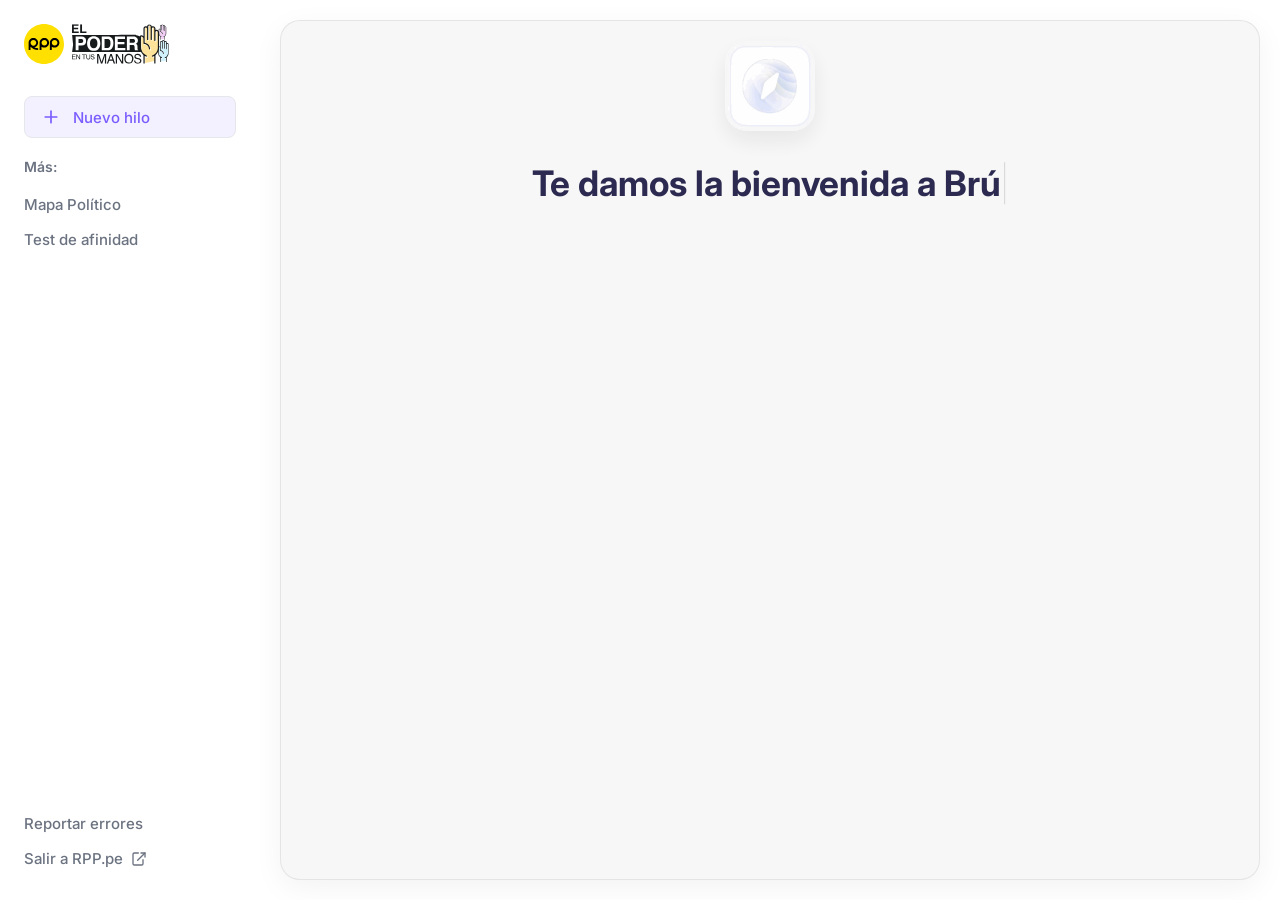
==== index.html @ ece25982 "Ajustes en el header ,óvil, con nuevo botón para nuevo hilo y logos más pequeños." ====
<!DOCTYPE html>
<html lang="es">
<head>
    <meta charset="UTF-8">
    <meta name="viewport" content="width=device-width, initial-scale=1.0">
    <title>Brújula Electoral - Tu Guía Electoral para el 2026 | RPP</title>
    <meta name="description" content="Resuelve todas tus inquietudes sobre el proceso electoral del 2026 en Perú con Brújula Electoral, el asistente virtual con información verificada de RPP.">
    <link rel="stylesheet" href="css//style.css">
    <link rel="preconnect" href="https://fonts.googleapis.com">
    <link rel="preconnect" href="https://fonts.gstatic.com" crossorigin>
    <link href="https://fonts.googleapis.com/css2?family=Inter:wght@400;500;600;700&display=swap" rel="stylesheet">
</head>
<body>

    <div class="app-container">
        <!-- Sidebar -->
        <aside class="sidebar">
            <div class="sidebar-header"><img src="images/logo_rpp.svg" alt="Logo RPP" class="logo-rpp"> <img src="images/logo_elpoderentusmanos.svg" alt="El Poder en tus Manos" class="logo-epetm"></div>
            <nav class="sidebar-nav"><a href="#" id="new-thread-btn" class="nav-button nuevo-hilo"><svg xmlns="http://www.w3.org/2000/svg" width="20" height="20" viewBox="0 0 24 24" fill="none" stroke="currentColor" stroke-width="2" stroke-linecap="round" stroke-linejoin="round"><path d="M12 5v14"></path><path d="M5 12h14"></path></svg> Nuevo hilo </a></nav>
            <div class="mas-section" style="padding: 20px 0;">
                <p class="mas-title">Más:</p>
                <a href="#" class="footer-link">Mapa Político</a>
                <a href="#" class="footer-link">Test de afinidad</a>
            </div>
            <div class="sidebar-footer"><a href="#" class="footer-link report-error-link-mobile">Reportar errores</a>
                <a href="#" class="footer-link exit-link"> Salir a RPP.pe <svg xmlns="http://www.w3.org/2000/svg" width="16" height="16" viewBox="0 0 24 24" fill="none" stroke="currentColor" stroke-width="2" stroke-linecap="round" stroke-linejoin="round"><path d="M18 13v6a2 2 0 0 1-2 2H5a2 2 0 0 1-2-2V5a2 2 0 0 1 2-2h6"></path><polyline points="15 3 21 3 21 9"></polyline><line x1="10" y1="14" x2="21" y2="3"></line></svg> </a>
            </div>
        </aside>
        
        <!-- Mobile Header -->
        <header class="mobile-header">
            <button class="menu-toggle" id="menu-toggle" aria-label="Abrir menú">
                <span class="bar"></span>
                <span class="bar"></span>
                <span class="bar"></span>
            </button>
            <div class="mobile-logos"><img src="images/logo_rpp.svg" alt="Logo RPP" class="logo-rpp"> <img src="images/logo_elpoderentusmanos.svg" alt="El Poder en tus Manos" class="logo-epetm"></div>
            <a href="#" id="mobile-new-thread-btn" class="nav-button nuevo-hilo-compact hidden">
                <svg xmlns="http://www.w3.org/2000/svg" width="20" height="20" viewBox="0 0 24 24" fill="none" stroke="currentColor" stroke-width="2" stroke-linecap="round" stroke-linejoin="round"><path d="M12 5v14"></path><path d="M5 12h14"></path></svg>
            </a>
        </header>
        
        <div class="main-content-wrapper">
            <main class="main-content">
                <!-- VISTA INICIAL (BIENVENIDA) -->
                <div id="welcome-view" class="chat-interface">
                    <div class="logo-brujula fade-in-item"><img src="images/logo_brujula_electoral_ani.gif" alt="Logo Brújula Electoral"></div>
                    <h1 id="welcome-heading">Te damos la bienvenida a Brújula Electoral,<br>Tu guía electoral para el 2026. Pregunta lo que necesites.</h1>
                    <div class="search-container fade-in-item">
                        <textarea id="prompt-textarea" placeholder="Pregunta cualquier tema" rows="1" aria-label="Pregunta cualquier tema"></textarea>
                        <button class="send-button" aria-label="Enviar pregunta"><svg xmlns="http://www.w3.org/2000/svg" width="20" height="20" viewBox="0 0 24 24" fill="none" stroke="currentColor" stroke-width="3" stroke-linecap="round" stroke-linejoin="round"><path d="M12 19V5"/><path d="M5 12l7-7 7 7"/></svg></button>
                    </div>
                    <div class="rpp-disclaimer fade-in-item">
                        <p>Con información verificada de RPP.</p>
                        <svg xmlns="http://www.w3.org/2000/svg" width="16" height="16" fill="currentColor" viewBox="0 0 16 16"><path d="M16 8A8 8 0 1 1 0 8a8 8 0 0 1 16 0zM12.03 5.97a.75.75 0 0 0-1.08.022L7.477 9.417 5.384 7.323a.75.75 0 0 0-1.06 1.06L6.97 11.03a.75.75 0 0 0 1.079-.02l3.992-4.99a.75.75 0 0 0-.01-1.05z"/></svg>
                    </div>
                    <p class="suggestion-title fade-in-item">O EMPIEZA CON ALGUNA DE ESTAS CONSULTAS:</p>
                    <div class="suggestions-grid fade-in-item">
                        <a href="#" class="suggestion-card" data-question="¿Cómo saber si soy miembro de mesa?"><span>¿Cómo saber si soy miembro de mesa?</span></a>
                        <a href="#" class="suggestion-card" data-question="¿Mi DNI vencido es válido para votar?"><span>¿Mi DNI vencido es válido para votar?</span></a>
                        <a href="#" class="suggestion-card" data-question="¿Cómo saber donde es mi local de votación?"><span>¿Cómo saber donde es mi local de votación?</span></a>
                        <a href="#" class="suggestion-card" data-question="¿Qué pasa si mi voto es nulo o inválido?"><span>¿Qué pasa si mi voto es nulo o inválido?</span></a>
                        <a href="#" class="suggestion-card" data-question="¿El voto en blanco influye en la segunda vuelta?"><span>¿El voto en blanco influye en la segunda vuelta?</span></a>
                        <a href="#" class="suggestion-card" data-question="¿Cómo puedo verificar si un candidato tiene antecedentes penales?"><span>¿Cómo puedo verificar si un candidato tiene antecedentes penales?</span></a>
                    </div>
                    <div class="sponsor-section fade-in-item">
                        <p class="sponsor-text">Con el apoyo de:</p>
                        <img src="images/logo_marca.png" alt="Logo del patrocinador" class="sponsor-logo">
                    </div>
                </div>

                <!-- VISTA DE CONVERSACIÓN (OCULTA POR DEFECTO) -->
                <div id="chat-flow-container" class="hidden">
                    <div class="chat-log">
                        <!-- Chat se inyecta aquí -->
                    </div>
                    <div class="sticky-input-wrapper">
                        <div class="search-container" id="chat-search-container">
                            <textarea id="chat-textarea" placeholder="Escribe tu pregunta aquí" rows="1" aria-label="Escribe tu pregunta aquí" maxlength="500"></textarea>
                            <button class="send-button" aria-label="Enviar pregunta"><svg xmlns="http://www.w3.org/2000/svg" width="20" height="20" viewBox="0 0 24 24" fill="none" stroke="currentColor" stroke-width="3" stroke-linecap="round" stroke-linejoin="round"><path d="M12 19V5"/><path d="M5 12l7-7 7 7"/></svg></button>
                        </div>
                        <div class="rpp-disclaimer">
                            <p>Con información verificada de RPP.</p>
                            <svg xmlns="http://www.w3.org/2000/svg" width="16" height="16" fill="currentColor" viewBox="0 0 16 16"><path d="M16 8A8 8 0 1 1 0 8a8 8 0 0 1 16 0zM12.03 5.97a.75.75 0 0 0-1.08.022L7.477 9.417 5.384 7.323a.75.75 0 0 0-1.06 1.06L6.97 11.03a.75.75 0 0 0 1.079-.02l3.992-4.99a.75.75 0 0 0-.01-1.05z"/></svg>
                        </div>
                    </div>
                </div>
            </main>
        </div>
    </div>

    <div class="overlay"></div>
    <script src="js/script.js"></script>
</body>
</html>
---- css/style.css ----
:root {
    --bg-color: #f7f7ff;
    --content-bg: #fff;
    --card-bg: #ffffff;
    --chat-bg: #f7f7f7;
    --primary-purple: #7a5cff;
    --primary-purple-dark: #6a48f2;
    --light-purple: #f3f0ff;
    --text-dark: #1e1e1e;
    --text-light: #6b7280;
    --text-suggestion: #2c2a50;
    --border-color: #e5e7eb;
    --success-color: #1AA99D;
    --font-family: 'Inter', sans-serif;
    --shadow: 0 4px 15px rgba(0, 0, 0, 0.05);
    --shadow-hover: 0 6px 20px rgba(0, 0, 0, 0.08);
    --transition-fast: all 0.2s ease-in-out;
}

* { margin: 0; padding: 0; box-sizing: border-box; }
body { font-family: var(--font-family); background-color: var(--content-bg); color: var(--text-dark); -webkit-font-smoothing: antialiased; -moz-osx-font-smoothing: grayscale; }
.app-container { display: flex; min-height: 100vh; }
.hidden { display: none !important; }

/* --- Keyframes --- */
@keyframes dot-pulse{0%,80%,100%{transform:scale(0)}40%{transform:scale(1)}}
@keyframes pulse-glow {
    0% { transform: scale(1); box-shadow: 0 0 0 0 rgba(122, 92, 255, 0.7); }
    50% { transform: scale(1.03); }
    70% { box-shadow: 0 0 0 15px rgba(122, 92, 255, 0); }
    100% { transform: scale(1); box-shadow: 0 0 0 0 rgba(122, 92, 255, 0); }
}
@keyframes blink { 50% { opacity: 0; } }

/* --- Sidebar, Header, etc. --- */
.sidebar{width:260px;background-color:var(--card-bg);padding:24px;display:flex;flex-direction:column;transition:var(--transition-fast)}.sidebar-header{display:flex;align-items:center;gap:8px;margin-bottom:32px}.logo-rpp{height:40px}.logo-epetm{height:40px}.sidebar-nav{display:flex;flex-direction:column;gap:12px}.nav-button{display:flex;align-items:center;gap:12px;padding:10px 16px;border-radius:8px;text-decoration:none;font-weight:500;font-size:15px;transition:var(--transition-fast)}.nav-button.nuevo-hilo{background-color:var(--light-purple);color:var(--primary-purple);border:1px solid var(--border-color)}.nav-button.iniciar-sesion{background-color:transparent;color:var(--text-dark);border:1px solid transparent}.sidebar-footer{margin-top:auto}.mas-title{font-size:14px;font-weight:600;color:var(--text-light);margin-bottom:12px}.footer-link{display:flex;align-items:center;gap:8px;text-decoration:none;color:var(--text-light);padding:8px 0;font-size:15px;font-weight:500;transition:color .2s ease}.mobile-header{display:none}
.overlay{position:fixed;top:0;left:0;width:100%;height:100%;background-color:rgba(0,0,0,.5);z-index:999;opacity:0;visibility:hidden;transition:opacity .3s ease,visibility .3s ease}.overlay.visible{opacity:1;visibility:visible}.body-no-scroll{overflow:hidden}
.main-content-wrapper { flex-grow: 1; display: flex; flex-direction: column; padding: 20px; max-height: 100vh; overflow: hidden; }
.main-content { flex-grow: 1; display: flex; flex-direction: column; background-color: var(--chat-bg); border-radius: 20px; box-shadow: 0 8px 30px rgba(0,0,0,0.05); position: relative; overflow-y: auto; border: solid 1px #e1e1e1cc; }
#welcome-view { padding: 20px; text-align: center; }
.logo-brujula img { opacity:.9; width:90px; height:90px; border-radius:22px; margin: 0 auto 24px; box-shadow:0 10px 25px rgba(0,0,0,.08); }
h1#welcome-heading { color: #2c2a50; font-size: clamp(1.6rem, 4vw, 2.2rem); font-weight: 700; line-height: 1.4; margin-bottom: 32px; min-height: 120px; }
h1#welcome-heading::after { content: '|'; animation: blink 1s step-end infinite; font-weight: 100; color: #ccc; }
h1#welcome-heading.animation-complete::after { content: ''; }
.fade-in-item { opacity: 0; transform: translateY(20px); transition: opacity 0.5s ease, transform 0.5s ease; }
.fade-in-item.visible { opacity: 1; transform: translateY(0); }
#welcome-view .logo-brujula { transition-delay: 0s; }
#welcome-view .search-container-wrapper { transition-delay: 0.1s; }
#welcome-view .rpp-disclaimer { transition-delay: 0.2s; }
#welcome-view .suggestion-title { transition-delay: 0.3s; }
#welcome-view .suggestions-grid { transition-delay: 0.4s; }
.suggestion-title { font-size:.8rem; font-weight:600; color:var(--text-light); letter-spacing:.5px; margin:40px 0 20px; }
.suggestions-grid { display: grid; gap: 16px; grid-template-columns: repeat(3, 1fr); max-width: 900px; margin: 0 auto; }
.suggestion-card { display:flex; padding:16px; border:1px solid var(--border-color); border-radius:12px; font-weight:600; text-decoration:none; color:var(--text-dark); text-align:left; align-items:center; justify-content:space-between; box-shadow:var(--shadow); transition:var(--transition-fast); background-color: var(--content-bg); cursor: pointer; }
.suggestion-card:hover { transform: translateY(-5px); box-shadow: var(--shadow-hover); border-color: #d1c4ff; }
.suggestion-card span { flex-grow: 1; padding-right: 8px; }

/* --- Componente de Búsqueda y Disclaimer --- */
.search-container-wrapper { position: relative; max-width: 900px; margin: 0 auto; }
.search-container { display: flex; align-items: center; gap: 8px; width: 100%; max-width: 900px; margin: 0 auto; padding: 8px 8px 8px 24px; border-radius: 28px; border: 1px solid var(--border-color); background-color: #fff; box-shadow: var(--shadow); }
.search-container:focus-within { border-color: var(--primary-purple); box-shadow: 0 0 0 3px var(--light-purple); }
.search-container textarea { flex-grow: 1; border: none; background-color: transparent; box-shadow: none; padding: 0; margin: 0; font-size: 1rem; font-family: var(--font-family); line-height: 1.5; resize: none; overflow-y: hidden; min-height: 24px; }
.search-container textarea:focus { outline: none; }
.search-container textarea::placeholder { color: var(--text-light); }
.send-button { flex-shrink: 0; align-self: flex-end; width: 44px; height: 44px; border:none; border-radius:50%; color:#fff; cursor:pointer; display:flex; align-items:center; justify-content:center; background-image:linear-gradient(to top,var(--primary-purple),var(--primary-purple-dark)); transition:var(--transition-fast) }
.send-button:hover { transform: scale(1.08); box-shadow: 0 4px 15px rgba(106,72,242,.4); }
#autocomplete-results { position: absolute; background: #fff; border: 1px solid var(--border-color); border-top: none; border-radius: 0 0 16px 16px; width: 100%; top: 95%; left: 0; z-index: 10; box-shadow: var(--shadow); }
.autocomplete-item { padding: 12px 24px; text-align: left; cursor: pointer; }
.autocomplete-item:hover { background-color: #f9fafb; }
.rpp-disclaimer { display: flex; align-items: center; justify-content: center; gap: 6px; margin-top: 12px; }
.rpp-disclaimer p { font-size: 13px; color: var(--text-light); margin: 0; }
.rpp-disclaimer svg { width: 16px; height: 16px; color: #1AA99D; }
#chat-flow-container { display: flex; flex-direction: column; height: 100%; }
.chat-log { flex-grow: 1; padding: 24px; display: flex; flex-direction: column; gap: 24px; max-width: 900px; width: 100%; margin: 0 auto; }
.user-bubble { align-self: flex-end; background-color: #1302612e; color: #000000; padding: 12px 20px; border-radius: 20px 20px 4px 20px; max-width: 80%; font-weight: 500; }
.assistant-response { display: flex; align-items: flex-start; gap: 12px; max-width: 100%; }
.assistant-response .logo-brujula { flex-shrink: 0; width: 32px; height: 32px; border-radius: 8px; box-shadow: var(--shadow); }
.assistant-response .response-content { flex-grow: 1; color: #374151; line-height: 1.6; }
.assistant-response .response-content > div { transition: opacity 0.3s ease; }
.assistant-response p { margin-bottom: 1em; }
.preloader{display:flex;gap:8px;align-items:center;padding:10px}.preloader-text{font-style:italic;color:var(--text-light)}
.response-footer{display:flex;justify-content:space-between;align-items:center;margin-top:24px;padding-top:16px;border-top:1px solid var(--border-color)}
.sources-button{display:flex;align-items:center;gap:8px;background-color:var(--primary-purple);color:#fff;border:none;padding:8px 12px 8px 16px;border-radius:99px;font-size:14px;font-weight:600;cursor:pointer;box-shadow:0 2px 5px rgba(0,0,0,.1);transition:var(--transition-fast)}.sources-button.glow-animation{animation:pulse-glow 1.5s 1 .5s}.sources-button:hover{background-color:var(--primary-purple-dark);box-shadow:0 4px 10px rgba(0,0,0,.15);transform:translateY(-2px)}.sources-button:active{transform:translateY(0);box-shadow:0 2px 5px rgba(0,0,0,.1);background-color:#5838d0}
.notification-badge{display:flex;align-items:center;justify-content:center;width:22px;height:22px;background-color:var(--primary-purple-dark);color:#fff;border-radius:50%;font-size:12px;font-weight:700}
.feedback-buttons{display:flex;align-items:center;gap:4px}.feedback-buttons button{background:0 0;border:none;cursor:pointer;color:var(--text-light);padding:8px;border-radius:50%;position:relative;transition:var(--transition-fast)}
.feedback-buttons button:hover{color:var(--primary-purple)}.feedback-buttons button:active{transform:scale(.9)}.feedback-buttons button.active{background-color:var(--light-purple);color:var(--primary-purple)}
.feedback-buttons button.copied { color: var(--success-color) !important; background-color: rgba(26, 169, 157, 0.1); }
.feedback-buttons button::after{content:attr(data-tooltip);position:absolute;bottom:120%;left:50%;transform:translateX(-50%);background-color:var(--text-dark);color:#fff;padding:4px 8px;border-radius:4px;font-size:12px;white-space:nowrap;opacity:0;visibility:hidden;transition:opacity .2s ease,visibility .2s ease}.feedback-buttons button:hover::after{opacity:1;visibility:visible}
.feedback-icon{display:block;width:20px;height:20px;background-color:currentColor;-webkit-mask-size:contain;mask-size:contain;-webkit-mask-repeat:no-repeat;mask-repeat:no-repeat;-webkit-mask-position:center;mask-position:center}
.icon-thumb-up{-webkit-mask-image:url("data:image/svg+xml,%3Csvg xmlns='http://www.w3.org/2000/svg' viewBox='0 0 24 24' fill='none' stroke='currentColor' stroke-width='2' stroke-linecap='round' stroke-linejoin='round'%3E%3Cpath d='M14 9V5a3 3 0 0 0-3-3l-4 9v11h11.28a2 2 0 0 0 2-1.7l1.38-9a2 2 0 0 0-2-2.3zM7 22H4a2 2 0 0 1-2-2v-7a2 2 0 0 1 2-2h3'%3E%3C/path%3E%3C/svg%3E");mask-image:url("data:image/svg+xml,%3Csvg xmlns='http://www.w3.org/2000/svg' viewBox='0 0 24 24' fill='none' stroke='currentColor' stroke-width='2' stroke-linecap='round' stroke-linejoin='round'%3E%3Cpath d='M14 9V5a3 3 0 0 0-3-3l-4 9v11h11.28a2 2 0 0 0 2-1.7l1.38-9a2 2 0 0 0-2-2.3zM7 22H4a2 2 0 0 1-2-2v-7a2 2 0 0 1 2-2h3'%3E%3C/path%3E%3C/svg%3E")}
.icon-copy{-webkit-mask-image:url("data:image/svg+xml,%3Csvg xmlns='http://www.w3.org/2000/svg' viewBox='0 0 24 24' fill='none' stroke='currentColor' stroke-width='2' stroke-linecap='round' stroke-linejoin='round'%3E%3Crect x='9' y='9' width='13' height='13' rx='2' ry='2'%3E%3C/rect%3E%3Cpath d='M5 15H4a2 2 0 0 1-2-2V4a2 2 0 0 1 2-2h9a2 2 0 0 1 2 2v1'%3E%3C/path%3E%3C/svg%3E");mask-image:url("data:image/svg+xml,%3Csvg xmlns='http://www.w3.org/2000/svg' viewBox='0 0 24 24' fill='none' stroke='currentColor' stroke-width='2' stroke-linecap='round' stroke-linejoin='round'%3E%3Crect x='9' y='9' width='13' height='13' rx='2' ry='2'%3E%3C/rect%3E%3Cpath d='M5 15H4a2 2 0 0 1-2-2V4a2 2 0 0 1 2-2h9a2 2 0 0 1 2 2v1'%3E%3C/path%3E%3C/svg%3E")}
.icon-check{-webkit-mask-image:url("data:image/svg+xml,%3Csvg xmlns='http://www.w3.org/2000/svg' viewBox='0 0 24 24' fill='none' stroke='currentColor' stroke-width='3' stroke-linecap='round' stroke-linejoin='round'%3E%3Cpolyline points='20 6 9 17 4 12'%3E%3C/polyline%3E%3C/svg%3E");mask-image:url("data:image/svg+xml,%3Csvg xmlns='http://www.w3.org/2000/svg' viewBox='0 0 24 24' fill='none' stroke='currentColor' stroke-width='3' stroke-linecap='round' stroke-linejoin='round'%3E%3Cpolyline points='20 6 9 17 4 12'%3E%3C/polyline%3E%3C/svg%3E")}
.icon-inverted { transform: rotate(180deg); }
.related-section, .sources-section { border: 1px solid var(--border-color); border-radius: 16px; margin-top: 24px; background-color: var(--card-bg); transition: opacity .3s ease; }
.related-title { display: flex; align-items: center; gap: 8px; font-weight: 600; padding: 16px; border-bottom: 1px solid var(--border-color); }
.related-item { display: flex; justify-content: space-between; align-items: center; padding: 16px; text-decoration: none; color: var(--text-dark); font-weight: 500; transition: background-color .2s ease; }
.related-item:not(:last-child) { border-bottom: 1px solid var(--border-color); }
.related-item:hover { background-color: #f9fafb; }
.related-item svg { color: var(--primary-purple); flex-shrink: 0; }
.sources-section .related-title { justify-content: space-between; padding: 12px 16px; }
.source-item { display: flex; align-items: center; gap: 16px; padding: 16px; text-decoration: none; color: var(--text-dark); transition: background-color .2s ease; }
.source-item:not(:last-child) { border-bottom: 1px solid var(--border-color); }
.source-item:hover { background-color: #f9fafb; }
.source-item-img { width: 100px; height: 100px; object-fit: cover; border-radius: 8px; flex-shrink: 0; }
.source-item-text { flex: 1; min-width: 0; }
.source-item-text h4 { margin: 0 0 4px; font-size: 1rem; font-weight: 600; white-space: normal; word-break: break-word; }
.source-item-text p { margin: 0; font-size: 13px; color: var(--text-light); white-space: nowrap; overflow: hidden; text-overflow: ellipsis; }
.back-button { background: 0 0; border: none; cursor: pointer; color: var(--text-light); font-weight: 600; font-size: 14px; padding: 4px; display: flex; align-items: center; gap: 4px; }
.back-button:hover { color: var(--primary-purple); }
.list-item-paragraph{padding-left:25px;text-indent:-25px}
.sticky-input-wrapper{position:sticky;bottom:0;background-image:linear-gradient(to top,var(--chat-bg) 80%,rgba(247,247,247,0));padding:16px 24px}
#chat-search-container{max-width:900px;margin:0 auto}

.sponsor-section {
    margin-top: 40px;
    text-align: center;
}

.sponsor-text {
    font-size: 14px;
    color: var(--text-light);
    margin-bottom: 12px;
}

.sponsor-logo {
    max-width: 270px;
    width: 100%;
    height: auto;
}

@media (max-width:768px){
    body{background-color:var(--card-bg)}.app-container{flex-direction:column}
    .sidebar{position:fixed;top:0;left:-280px;z-index:1001;height:100%;box-shadow:0 0 60px rgba(0,0,0,.2);background-color:var(--card-bg)}
    .sidebar.visible{left:0}
    .mobile-header{position:sticky;top:0;z-index:999;display:flex;padding:12px 16px;border-bottom:1px solid rgba(229,231,255,.5);align-items:center;justify-content:flex-start;gap:16px;background-color:rgba(255,255,255,.8);backdrop-filter:blur(10px);-webkit-backdrop-filter:blur(10px)}
    .nuevo-hilo-compact{margin-left:auto;padding:8px;border-radius:50%;background-color:var(--light-purple);color:var(--primary-purple)}
    .main-content-wrapper{padding:0;overflow:visible;max-height:none}
    .main-content{z-index:1;padding:0;border:none;margin-top:0;box-shadow:none;border-radius:0}
    #welcome-view{padding:16px}
    .search-container-wrapper{max-width:100%}
    .chat-log{padding:16px 16px 140px}
    .sticky-input-wrapper{position:fixed;bottom:0;left:0;right:0;background-color:var(--chat-bg);padding:12px 16px;border-top:1px solid var(--border-color);background-image:none}
    .menu-toggle{background:0 0;border:none;cursor:pointer;padding:0;width:24px;height:24px;position:relative;z-index:1002}
    .menu-toggle .bar{display:block;width:22px;height:3px;border-radius:2px;background-color:var(--text-dark);transition:transform .3s ease-in-out,opacity .2s ease;position:absolute;left:1px}
    .menu-toggle .bar:nth-child(1){top:4px}
    .menu-toggle .bar:nth-child(2){top:10.5px}
    .menu-toggle .bar:nth-child(3){top:17px}
    .menu-toggle.is-active .bar:nth-child(1){transform:translateY(6.5px) rotate(45deg)}
    .menu-toggle.is-active .bar:nth-child(2){opacity:0}
    .menu-toggle.is-active .bar:nth-child(3){transform:translateY(-6.5px) rotate(-45deg)}
    .suggestions-grid{display:grid;grid-auto-flow:column;grid-template-rows:repeat(2,auto);gap:12px;overflow-x:auto;-webkit-overflow-scrolling:touch;margin:0 -16px;padding:4px 16px;scrollbar-width:none}.suggestions-grid::-webkit-scrollbar{display:none}.suggestion-card{width:180px}
    .assistant-response { flex-direction: column; align-items: flex-start; gap: 8px; }
    .assistant-response .response-content { width: 100%; }
    .source-item { gap: 12px; padding: 12px; }
    .source-item-img { width: 80px; height: 80px; }
    .source-item-text h4 { font-size: 0.9rem; }
    .sponsor-section {
        margin-top: 24px;
    }
    .sponsor-logo {
        max-width: 200px;
    }
}
/* Hide login button */
.nav-button.iniciar-sesion, .mobile-user-icon {
    display: none !important;
}
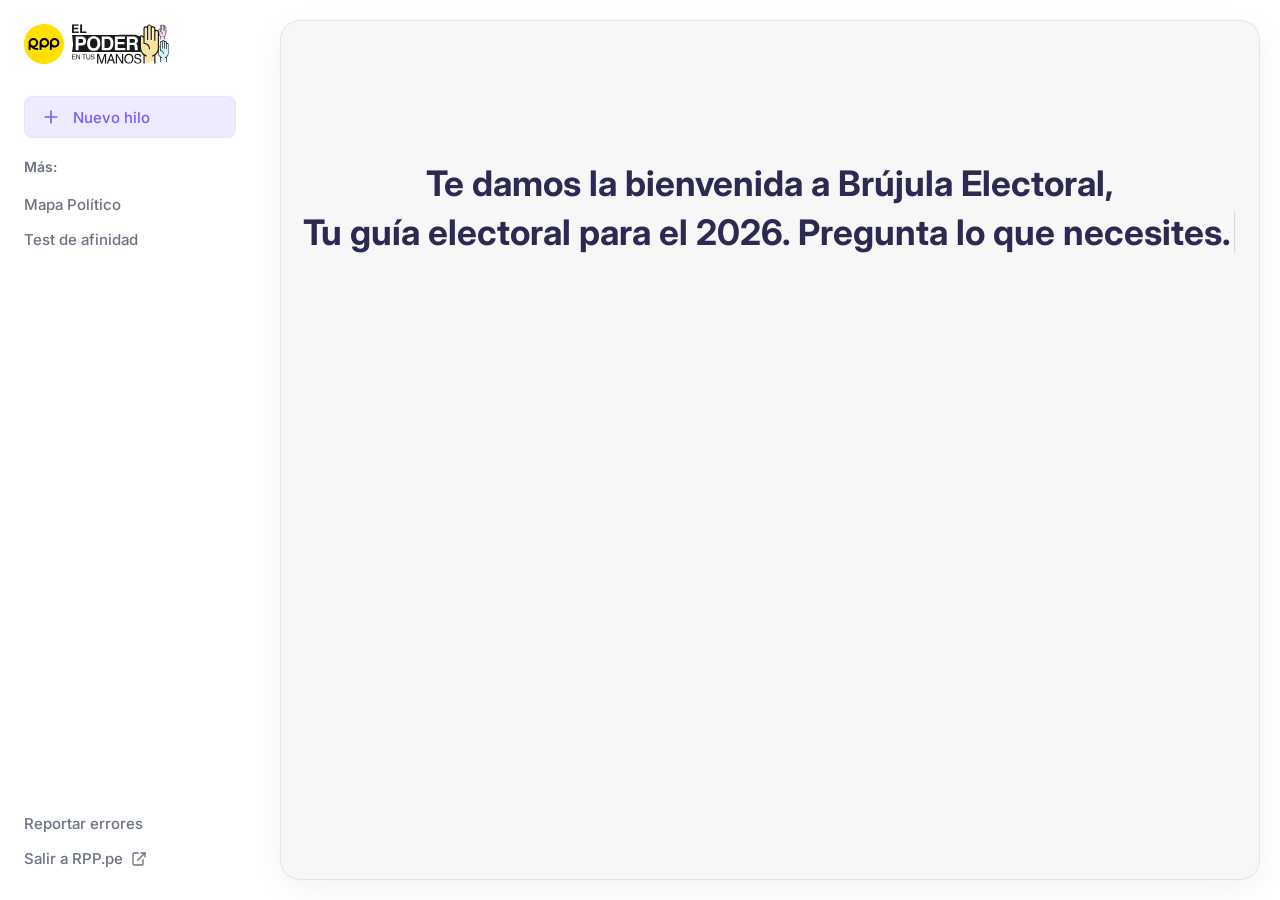
==== commit 0c91383f: "Reorganización del proyecto y mejoras en la interfaz de usuario." ====
--- a/index.html
+++ b/index.html
@@ -6,6 +6,13 @@
     <title>Brújula Electoral - Tu Guía Electoral para el 2026 | RPP</title>
     <meta name="description" content="Resuelve todas tus inquietudes sobre el proceso electoral del 2026 en Perú con Brújula Electoral, el asistente virtual con información verificada de RPP.">
     <link rel="stylesheet" href="css//style.css">
+    <link rel="stylesheet" href="css/base.css">
+    <link rel="stylesheet" href="css/layout.css">
+    <link rel="stylesheet" href="css/components/buttons.css">
+    <link rel="stylesheet" href="css/components/chat.css">
+    <link rel="stylesheet" href="css/animations.css">
+    <link rel="stylesheet" href="css/utilities.css">
+    <link rel="stylesheet" href="css/responsive.css">
     <link rel="preconnect" href="https://fonts.googleapis.com">
     <link rel="preconnect" href="https://fonts.gstatic.com" crossorigin>
     <link href="https://fonts.googleapis.com/css2?family=Inter:wght@400;500;600;700&display=swap" rel="stylesheet">
@@ -90,6 +97,6 @@
     </div>
 
     <div class="overlay"></div>
-    <script src="js/script.js"></script>
+    <script type="module" src="js/main.js"></script>
 </body>
 </html>
--- a/css/style.css
+++ b/css/style.css
@@ -5,7 +5,7 @@
     --chat-bg: #f7f7f7;
     --primary-purple: #7a5cff;
     --primary-purple-dark: #6a48f2;
-    --light-purple: #f3f0ff;
+    --light-purple: #eeeaff;
     --text-dark: #1e1e1e;
     --text-light: #6b7280;
     --text-suggestion: #2c2a50;
@@ -38,7 +38,7 @@
 .main-content-wrapper { flex-grow: 1; display: flex; flex-direction: column; padding: 20px; max-height: 100vh; overflow: hidden; }
 .main-content { flex-grow: 1; display: flex; flex-direction: column; background-color: var(--chat-bg); border-radius: 20px; box-shadow: 0 8px 30px rgba(0,0,0,0.05); position: relative; overflow-y: auto; border: solid 1px #e1e1e1cc; }
 #welcome-view { padding: 20px; text-align: center; }
-.logo-brujula img { opacity:.9; width:90px; height:90px; border-radius:22px; margin: 0 auto 24px; box-shadow:0 10px 25px rgba(0,0,0,.08); }
+.logo-brujula img { opacity:.9; width:90px; height:90px; border-radius:22px; margin: 0 auto 24px; }
 h1#welcome-heading { color: #2c2a50; font-size: clamp(1.6rem, 4vw, 2.2rem); font-weight: 700; line-height: 1.4; margin-bottom: 32px; min-height: 120px; }
 h1#welcome-heading::after { content: '|'; animation: blink 1s step-end infinite; font-weight: 100; color: #ccc; }
 h1#welcome-heading.animation-complete::after { content: ''; }
@@ -72,7 +72,7 @@
 .rpp-disclaimer svg { width: 16px; height: 16px; color: #1AA99D; }
 #chat-flow-container { display: flex; flex-direction: column; height: 100%; }
 .chat-log { flex-grow: 1; padding: 24px; display: flex; flex-direction: column; gap: 24px; max-width: 900px; width: 100%; margin: 0 auto; }
-.user-bubble { align-self: flex-end; background-color: #1302612e; color: #000000; padding: 12px 20px; border-radius: 20px 20px 4px 20px; max-width: 80%; font-weight: 500; }
+.user-bubble { align-self: flex-end; background-color: #D1D6F6; color: #000000; padding: 12px 20px; border-radius: 20px 20px 4px 20px; max-width: 80%; font-weight: 500; }
 .assistant-response { display: flex; align-items: flex-start; gap: 12px; max-width: 100%; }
 .assistant-response .logo-brujula { flex-shrink: 0; width: 32px; height: 32px; border-radius: 8px; box-shadow: var(--shadow); }
 .assistant-response .response-content { flex-grow: 1; color: #374151; line-height: 1.6; }
@@ -82,11 +82,24 @@
 .response-footer{display:flex;justify-content:space-between;align-items:center;margin-top:24px;padding-top:16px;border-top:1px solid var(--border-color)}
 .sources-button{display:flex;align-items:center;gap:8px;background-color:var(--primary-purple);color:#fff;border:none;padding:8px 12px 8px 16px;border-radius:99px;font-size:14px;font-weight:600;cursor:pointer;box-shadow:0 2px 5px rgba(0,0,0,.1);transition:var(--transition-fast)}.sources-button.glow-animation{animation:pulse-glow 1.5s 1 .5s}.sources-button:hover{background-color:var(--primary-purple-dark);box-shadow:0 4px 10px rgba(0,0,0,.15);transform:translateY(-2px)}.sources-button:active{transform:translateY(0);box-shadow:0 2px 5px rgba(0,0,0,.1);background-color:#5838d0}
 .notification-badge{display:flex;align-items:center;justify-content:center;width:22px;height:22px;background-color:var(--primary-purple-dark);color:#fff;border-radius:50%;font-size:12px;font-weight:700}
-.feedback-buttons{display:flex;align-items:center;gap:4px}.feedback-buttons button{background:0 0;border:none;cursor:pointer;color:var(--text-light);padding:8px;border-radius:50%;position:relative;transition:var(--transition-fast)}
+.feedback-buttons{display:flex;align-items:center;gap:4px}.feedback-buttons button{background:0 0;border:none;cursor:pointer;color:var(--text-light);padding:5px;border-radius:50%;position:relative;transition:var(--transition-fast);width: 30px;height: 30px;display: flex;align-items: center;justify-content: center}
 .feedback-buttons button:hover{color:var(--primary-purple)}.feedback-buttons button:active{transform:scale(.9)}.feedback-buttons button.active{background-color:var(--light-purple);color:var(--primary-purple)}
 .feedback-buttons button.copied { color: var(--success-color) !important; background-color: rgba(26, 169, 157, 0.1); }
 .feedback-buttons button::after{content:attr(data-tooltip);position:absolute;bottom:120%;left:50%;transform:translateX(-50%);background-color:var(--text-dark);color:#fff;padding:4px 8px;border-radius:4px;font-size:12px;white-space:nowrap;opacity:0;visibility:hidden;transition:opacity .2s ease,visibility .2s ease}.feedback-buttons button:hover::after{opacity:1;visibility:visible}
-.feedback-icon{display:block;width:20px;height:20px;background-color:currentColor;-webkit-mask-size:contain;mask-size:contain;-webkit-mask-repeat:no-repeat;mask-repeat:no-repeat;-webkit-mask-position:center;mask-position:center}
+.icon-thumb-up,
+.icon-copy,
+.icon-check {
+    display: inline-block;
+    width: 30px;
+    height: 30px;
+    background-color: currentColor;
+    -webkit-mask-size: contain;
+    mask-size: contain;
+    -webkit-mask-repeat: no-repeat;
+    mask-repeat: no-repeat;
+    -webkit-mask-position: center;
+    mask-position: center;
+}
 .icon-thumb-up{-webkit-mask-image:url("data:image/svg+xml,%3Csvg xmlns='http://www.w3.org/2000/svg' viewBox='0 0 24 24' fill='none' stroke='currentColor' stroke-width='2' stroke-linecap='round' stroke-linejoin='round'%3E%3Cpath d='M14 9V5a3 3 0 0 0-3-3l-4 9v11h11.28a2 2 0 0 0 2-1.7l1.38-9a2 2 0 0 0-2-2.3zM7 22H4a2 2 0 0 1-2-2v-7a2 2 0 0 1 2-2h3'%3E%3C/path%3E%3C/svg%3E");mask-image:url("data:image/svg+xml,%3Csvg xmlns='http://www.w3.org/2000/svg' viewBox='0 0 24 24' fill='none' stroke='currentColor' stroke-width='2' stroke-linecap='round' stroke-linejoin='round'%3E%3Cpath d='M14 9V5a3 3 0 0 0-3-3l-4 9v11h11.28a2 2 0 0 0 2-1.7l1.38-9a2 2 0 0 0-2-2.3zM7 22H4a2 2 0 0 1-2-2v-7a2 2 0 0 1 2-2h3'%3E%3C/path%3E%3C/svg%3E")}
 .icon-copy{-webkit-mask-image:url("data:image/svg+xml,%3Csvg xmlns='http://www.w3.org/2000/svg' viewBox='0 0 24 24' fill='none' stroke='currentColor' stroke-width='2' stroke-linecap='round' stroke-linejoin='round'%3E%3Crect x='9' y='9' width='13' height='13' rx='2' ry='2'%3E%3C/rect%3E%3Cpath d='M5 15H4a2 2 0 0 1-2-2V4a2 2 0 0 1 2-2h9a2 2 0 0 1 2 2v1'%3E%3C/path%3E%3C/svg%3E");mask-image:url("data:image/svg+xml,%3Csvg xmlns='http://www.w3.org/2000/svg' viewBox='0 0 24 24' fill='none' stroke='currentColor' stroke-width='2' stroke-linecap='round' stroke-linejoin='round'%3E%3Crect x='9' y='9' width='13' height='13' rx='2' ry='2'%3E%3C/rect%3E%3Cpath d='M5 15H4a2 2 0 0 1-2-2V4a2 2 0 0 1 2-2h9a2 2 0 0 1 2 2v1'%3E%3C/path%3E%3C/svg%3E")}
 .icon-check{-webkit-mask-image:url("data:image/svg+xml,%3Csvg xmlns='http://www.w3.org/2000/svg' viewBox='0 0 24 24' fill='none' stroke='currentColor' stroke-width='3' stroke-linecap='round' stroke-linejoin='round'%3E%3Cpolyline points='20 6 9 17 4 12'%3E%3C/polyline%3E%3C/svg%3E");mask-image:url("data:image/svg+xml,%3Csvg xmlns='http://www.w3.org/2000/svg' viewBox='0 0 24 24' fill='none' stroke='currentColor' stroke-width='3' stroke-linecap='round' stroke-linejoin='round'%3E%3Cpolyline points='20 6 9 17 4 12'%3E%3C/polyline%3E%3C/svg%3E")}
@@ -133,7 +146,7 @@
     .sidebar{position:fixed;top:0;left:-280px;z-index:1001;height:100%;box-shadow:0 0 60px rgba(0,0,0,.2);background-color:var(--card-bg)}
     .sidebar.visible{left:0}
     .mobile-header{position:sticky;top:0;z-index:999;display:flex;padding:12px 16px;border-bottom:1px solid rgba(229,231,255,.5);align-items:center;justify-content:flex-start;gap:16px;background-color:rgba(255,255,255,.8);backdrop-filter:blur(10px);-webkit-backdrop-filter:blur(10px)}
-    .nuevo-hilo-compact{margin-left:auto;padding:8px;border-radius:50%;background-color:var(--light-purple);color:var(--primary-purple)}
+    .nuevo-hilo-compact{margin-left:auto;padding:8px;border-radius:50%;border: 1px solid var(--border-color);background-color:var(--light-purple);color:var(--primary-purple)}
     .main-content-wrapper{padding:0;overflow:visible;max-height:none}
     .main-content{z-index:1;padding:0;border:none;margin-top:0;box-shadow:none;border-radius:0}
     #welcome-view{padding:16px}
@@ -141,7 +154,7 @@
     .chat-log{padding:16px 16px 140px}
     .sticky-input-wrapper{position:fixed;bottom:0;left:0;right:0;background-color:var(--chat-bg);padding:12px 16px;border-top:1px solid var(--border-color);background-image:none}
     .menu-toggle{background:0 0;border:none;cursor:pointer;padding:0;width:24px;height:24px;position:relative;z-index:1002}
-    .menu-toggle .bar{display:block;width:22px;height:3px;border-radius:2px;background-color:var(--text-dark);transition:transform .3s ease-in-out,opacity .2s ease;position:absolute;left:1px}
+    .menu-toggle .bar{display:block;width:100%;height:2px;background-color:var(--text-dark);border-radius:2px;position:absolute;left:0;transition:all .3s ease}
     .menu-toggle .bar:nth-child(1){top:4px}
     .menu-toggle .bar:nth-child(2){top:10.5px}
     .menu-toggle .bar:nth-child(3){top:17px}
@@ -166,3 +179,169 @@
     display: none !important;
 }
 
+.sponsor-block {
+    margin-top: 24px;
+    padding-top: 16px;
+    border-top: 1px solid var(--border-color);
+    text-align: center;
+}
+
+.sponsor-text-footer {
+    font-size: 12px;
+    color: var(--text-light);
+    margin-bottom: 8px;
+}
+
+.sponsor-logo-footer {
+    max-width: 150px;
+    height: auto;
+    opacity: 0.8;
+}
+
+/* === Table Enhancements === */
+.responsive-table {
+    border-radius: 12px;
+    overflow: hidden; /* Ensures the border-radius is respected by the table inside */
+    box-shadow: 0 4px 12px rgba(0, 0, 0, 0.05);
+    margin: 1.5em 0;
+    border: 1px solid #e0e0e0;
+}
+
+.responsive-table table {
+    width: 100%;
+    border-collapse: collapse;
+    background-color: #ffffff;
+}
+
+.responsive-table th,
+.responsive-table td {
+    padding: 16px 20px;
+    text-align: left;
+    border-bottom: 1px solid #e9e9e9;
+}
+
+.responsive-table thead th {
+    background-color: #f7f9fa;
+    font-weight: 600;
+    color: #333;
+    font-size: 0.9em;
+    text-transform: uppercase;
+    letter-spacing: 0.5px;
+}
+
+.responsive-table tbody tr:last-child td {
+    border-bottom: none;
+}
+
+.responsive-table tbody tr:hover {
+    background-color: #fcfcfc;
+}
+
+/* === Animation for scroll-in === */
+.hidden-initially {
+    opacity: 0;
+    transform: translateY(20px);
+    visibility: hidden;
+    height: 0;
+    overflow: hidden;
+    transition: opacity 0.6s ease-out, transform 0.6s ease-out, visibility 0.6s ease-out, height 0.6s ease-out;
+}
+
+.fade-in-up {
+    opacity: 1;
+    transform: translateY(0);
+    visibility: visible;
+    height: auto;
+    overflow: visible;
+}
+
+@keyframes fadeInUp {
+    from {
+        opacity: 0;
+        transform: translateY(20px);
+    }
+    to {
+        opacity: 1;
+        transform: translateY(0);
+    }
+}
+
+/* === Sponsor CTA Enhancements === */
+.sponsored-content-card {
+    border-radius: 16px;
+    padding: 24px;
+    display: flex;
+    flex-direction: column;
+    gap: 16px;
+    box-shadow: 0 8px 20px rgba(0, 42, 141, 0.15);
+    margin: 1.5em 0em;
+    background-color: #002A8D; /* BCP Blue */
+    color: #ffffff;
+}
+
+.sponsored-content-card .sponsor-logo-container {
+    /* Styles for logo container if needed */
+    margin-bottom: 8px;
+}
+
+.sponsored-content-card .sponsor-logo-small {
+    max-height: 30px; /* Control logo size */
+    width: auto;
+}
+
+.sponsored-content-card .sponsor-content-text h4 {
+    font-size: 1.1rem;
+    font-weight: 700;
+    margin: 0 0 8px 0;
+    color: #ffffff;
+}
+
+.sponsored-content-card .sponsor-content-text p {
+    font-size: 0.95rem;
+    line-height: 1.6;
+    margin: 0 0 16px 0;
+    opacity: 0.9;
+}
+
+.sponsor-cta-button {
+    display: inline-block;
+    padding: 12px 24px;
+    border-radius: 8px;
+    font-weight: 600;
+    text-decoration: none;
+    text-align: center;
+    transition: background-color 0.3s ease, transform 0.2s ease;
+    background-color: #FF7800; /* BCP Orange */
+    color: #ffffff;
+    border: none;
+    cursor: pointer;
+}
+
+.sponsor-cta-button:hover {
+    background-color: #E66A00; /* Darker orange for hover */
+    transform: translateY(-2px);
+    box-shadow: 0 4px 10px rgba(255, 120, 0, 0.2);
+}
+
+.responsive-table,
+.sponsored-content-card {
+    opacity: 0;
+    transform: translateY(20px);
+    transition: opacity 0.6s ease, transform 0.6s ease, height 0.4s ease;
+    height: auto;
+    overflow: hidden;
+}
+
+.responsive-table.visible,
+.sponsored-content-card.visible {
+    opacity: 1;
+    transform: translateY(0);
+    height: auto;
+}
+
+.icon-check {
+    width: 20px; /* Reducir tamaño para mejor visualización */
+    height: 20px;
+    mask-size: 20px;
+    -webkit-mask-size: 20px;
+}
--- a/css/base.css
+++ b/css/base.css
@@ -0,0 +1,27 @@
+:root {
+    --bg-color: #f7f7ff;
+    --content-bg: #fff;
+    --card-bg: #ffffff;
+    --chat-bg: #f7f7f7;
+    --primary-purple: #7a5cff;
+    --primary-purple-dark: #6a48f2;
+    --light-purple: #eeeaff;
+    --text-dark: #1e1e1e;
+    --text-light: #6b7280;
+    --text-suggestion: #2c2a50;
+    --border-color: #e5e7eb;
+    --success-color: #1AA99D;
+    --font-family: 'Inter', sans-serif;
+    --shadow: 0 4px 15px rgba(0, 0, 0, 0.05);
+    --shadow-hover: 0 6px 20px rgba(0, 0, 0, 0.08);
+    --transition-fast: all 0.2s ease-in-out;
+}
+
+* { margin: 0; padding: 0; box-sizing: border-box; }
+body { 
+    font-family: var(--font-family); 
+    background-color: var(--content-bg); 
+    color: var(--text-dark); 
+    -webkit-font-smoothing: antialiased; 
+    -moz-osx-font-smoothing: grayscale; 
+}
--- a/css/components/chat.css
+++ b/css/components/chat.css
@@ -0,0 +1,30 @@
+/* Chat Components */
+.chat-log { 
+    flex-grow: 1; 
+    padding: 24px; 
+    display: flex; 
+    flex-direction: column; 
+    gap: 24px; 
+    max-width: 900px; 
+    width: 100%; 
+    margin: 0 auto; 
+}
+
+.user-bubble { 
+    align-self: flex-end; 
+    background-color: #D1D6F6; 
+    color: #000000; 
+    padding: 12px 20px; 
+    border-radius: 20px 20px 4px 20px; 
+    max-width: 80%; 
+    font-weight: 500; 
+}
+
+.assistant-response { 
+    display: flex; 
+    align-items: flex-start; 
+    gap: 12px; 
+    max-width: 100%; 
+}
+
+/* Resto de componentes del chat... */
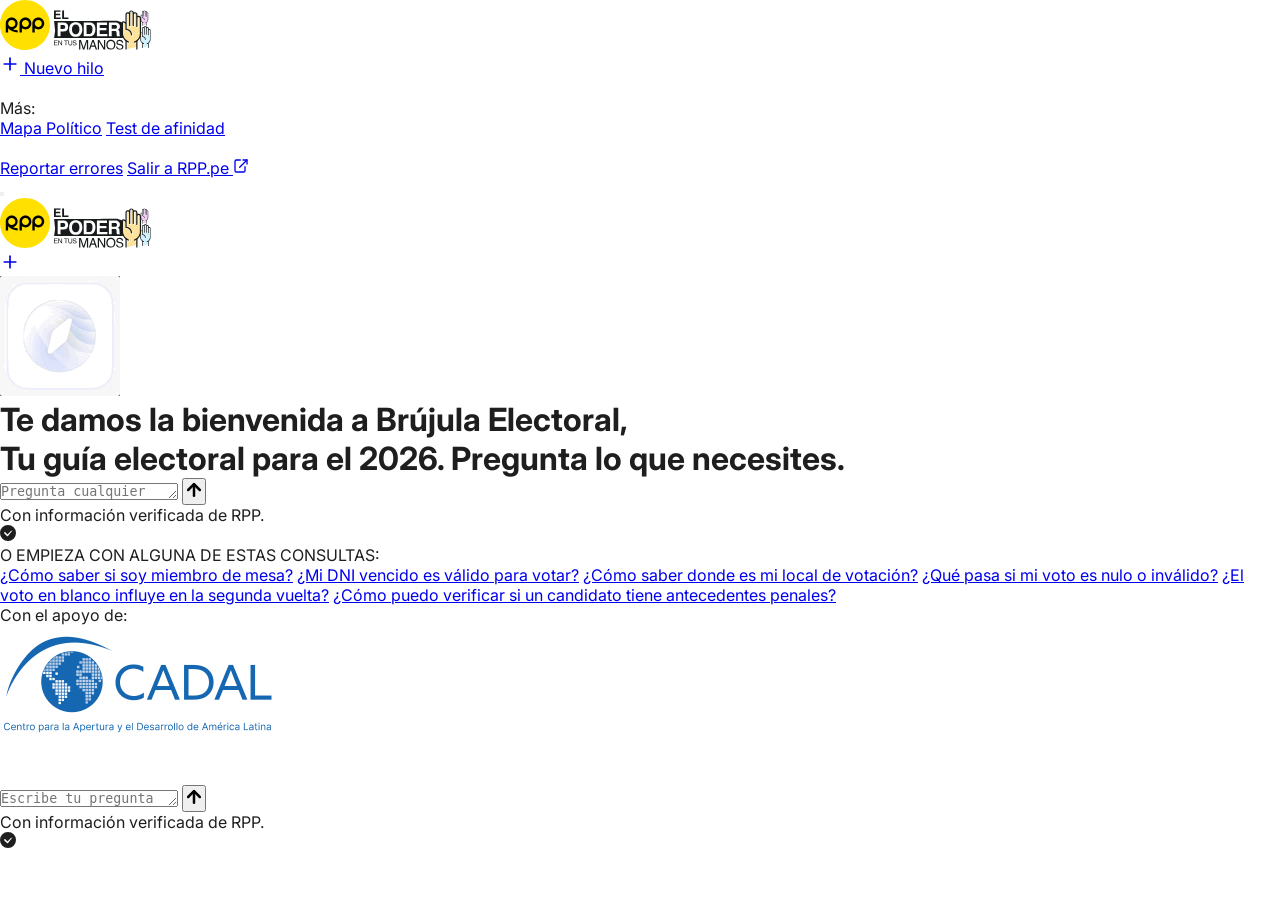
==== commit bc9feeea: "mejoras en la accesibilidad y rendimiento." ====
--- a/index.html
+++ b/index.html
@@ -5,7 +5,10 @@
     <meta name="viewport" content="width=device-width, initial-scale=1.0">
     <title>Brújula Electoral - Tu Guía Electoral para el 2026 | RPP</title>
     <meta name="description" content="Resuelve todas tus inquietudes sobre el proceso electoral del 2026 en Perú con Brújula Electoral, el asistente virtual con información verificada de RPP.">
-    <link rel="stylesheet" href="css//style.css">
+    <meta http-equiv="X-UA-Compatible" content="IE=edge">
+    <meta name="theme-color" content="#7a5cff">
+    <link rel="canonical" href="https://rpp.pe/brujula-electoral" />
+    <meta name="robots" content="index, follow">
     <link rel="stylesheet" href="css/base.css">
     <link rel="stylesheet" href="css/layout.css">
     <link rel="stylesheet" href="css/components/buttons.css">
@@ -16,6 +19,11 @@
     <link rel="preconnect" href="https://fonts.googleapis.com">
     <link rel="preconnect" href="https://fonts.gstatic.com" crossorigin>
     <link href="https://fonts.googleapis.com/css2?family=Inter:wght@400;500;600;700&display=swap" rel="stylesheet">
+    
+    <!-- Precargar recursos críticos -->
+    <link rel="preload" href="css/base.css" as="style">
+    <link rel="preload" href="js/main.js" as="script">
+    <link rel="preload" href="images/logo_brujula_electoral_ani.gif" as="image">
 </head>
 <body>
 
@@ -97,6 +105,8 @@
     </div>
 
     <div class="overlay"></div>
+    <!-- Agregar fallback para navegadores antiguos -->
     <script type="module" src="js/main.js"></script>
+    <script nomodule src="js/main-legacy.js"></script>
 </body>
 </html>
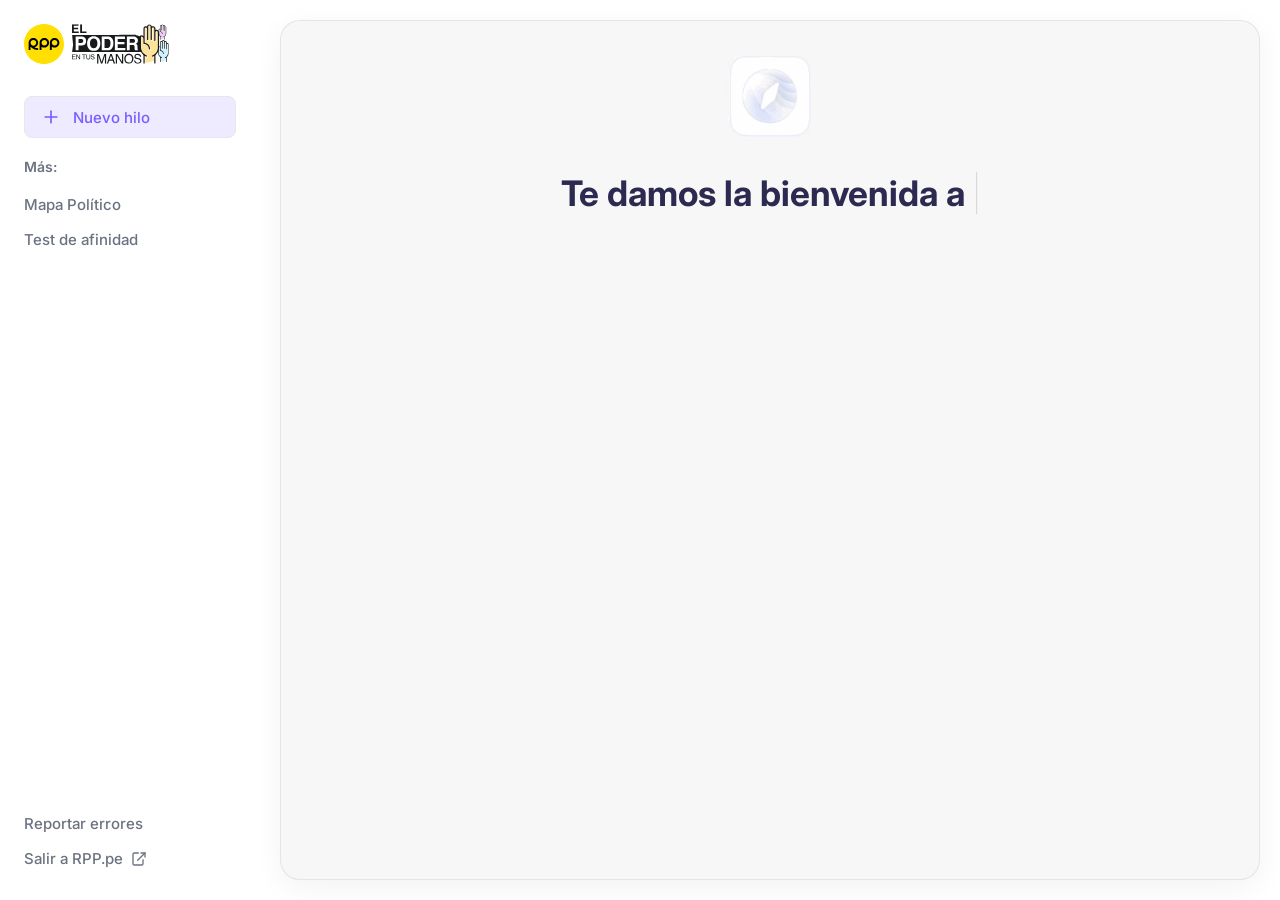
==== commit 8cb9c450: "Mejora la animación de bienvenida y la estructura del contenido inicial para una experiencia más flu" ====
--- a/index.html
+++ b/index.html
@@ -5,25 +5,10 @@
     <meta name="viewport" content="width=device-width, initial-scale=1.0">
     <title>Brújula Electoral - Tu Guía Electoral para el 2026 | RPP</title>
     <meta name="description" content="Resuelve todas tus inquietudes sobre el proceso electoral del 2026 en Perú con Brújula Electoral, el asistente virtual con información verificada de RPP.">
-    <meta http-equiv="X-UA-Compatible" content="IE=edge">
-    <meta name="theme-color" content="#7a5cff">
-    <link rel="canonical" href="https://rpp.pe/brujula-electoral" />
-    <meta name="robots" content="index, follow">
-    <link rel="stylesheet" href="css/base.css">
-    <link rel="stylesheet" href="css/layout.css">
-    <link rel="stylesheet" href="css/components/buttons.css">
-    <link rel="stylesheet" href="css/components/chat.css">
-    <link rel="stylesheet" href="css/animations.css">
-    <link rel="stylesheet" href="css/utilities.css">
-    <link rel="stylesheet" href="css/responsive.css">
+    <link rel="stylesheet" href="css//style.css">
     <link rel="preconnect" href="https://fonts.googleapis.com">
     <link rel="preconnect" href="https://fonts.gstatic.com" crossorigin>
     <link href="https://fonts.googleapis.com/css2?family=Inter:wght@400;500;600;700&display=swap" rel="stylesheet">
-    
-    <!-- Precargar recursos críticos -->
-    <link rel="preload" href="css/base.css" as="style">
-    <link rel="preload" href="js/main.js" as="script">
-    <link rel="preload" href="images/logo_brujula_electoral_ani.gif" as="image">
 </head>
 <body>
 
@@ -59,24 +44,30 @@
             <main class="main-content">
                 <!-- VISTA INICIAL (BIENVENIDA) -->
                 <div id="welcome-view" class="chat-interface">
-                    <div class="logo-brujula fade-in-item"><img src="images/logo_brujula_electoral_ani.gif" alt="Logo Brújula Electoral"></div>
-                    <h1 id="welcome-heading">Te damos la bienvenida a Brújula Electoral,<br>Tu guía electoral para el 2026. Pregunta lo que necesites.</h1>
-                    <div class="search-container fade-in-item">
-                        <textarea id="prompt-textarea" placeholder="Pregunta cualquier tema" rows="1" aria-label="Pregunta cualquier tema"></textarea>
-                        <button class="send-button" aria-label="Enviar pregunta"><svg xmlns="http://www.w3.org/2000/svg" width="20" height="20" viewBox="0 0 24 24" fill="none" stroke="currentColor" stroke-width="3" stroke-linecap="round" stroke-linejoin="round"><path d="M12 19V5"/><path d="M5 12l7-7 7 7"/></svg></button>
+                    <div class="welcome-center-group">
+                        <div class="logo-brujula fade-in-item"><img src="images/logo_brujula_electoral_ani.gif" alt="Logo Brújula Electoral"></div>
+                        <h1 id="welcome-heading">Te damos la bienvenida a Brújula Electoral,<br>Tu guía electoral para el 2026. Pregunta lo que necesites.</h1>
                     </div>
-                    <div class="rpp-disclaimer fade-in-item">
-                        <p>Con información verificada de RPP.</p>
-                        <svg xmlns="http://www.w3.org/2000/svg" width="16" height="16" fill="currentColor" viewBox="0 0 16 16"><path d="M16 8A8 8 0 1 1 0 8a8 8 0 0 1 16 0zM12.03 5.97a.75.75 0 0 0-1.08.022L7.477 9.417 5.384 7.323a.75.75 0 0 0-1.06 1.06L6.97 11.03a.75.75 0 0 0 1.079-.02l3.992-4.99a.75.75 0 0 0-.01-1.05z"/></svg>
+                    <div class="search-container-wrapper fade-in-item">
+                        <div class="search-container">
+                            <textarea id="prompt-textarea" placeholder="Pregunta cualquier tema" rows="1" aria-label="Pregunta cualquier tema"></textarea>
+                            <button class="send-button" aria-label="Enviar pregunta"><svg xmlns="http://www.w3.org/2000/svg" width="20" height="20" viewBox="0 0 24 24" fill="none" stroke="currentColor" stroke-width="3" stroke-linecap="round" stroke-linejoin="round"><path d="M12 19V5"/><path d="M5 12l7-7 7 7"/></svg></button>
+                        </div>
+                        <div class="rpp-disclaimer">
+                            <p>Con información verificada de RPP.</p>
+                            <svg xmlns="http://www.w3.org/2000/svg" width="16" height="16" fill="currentColor" viewBox="0 0 16 16"><path d="M16 8A8 8 0 1 1 0 8a8 8 0 0 1 16 0zM12.03 5.97a.75.75 0 0 0-1.08.022L7.477 9.417 5.384 7.323a.75.75 0 0 0-1.06 1.06L6.97 11.03a.75.75 0 0 0 1.079-.02l3.992-4.99a.75.75 0 0 0-.01-1.05z"/></svg>
+                        </div>
                     </div>
-                    <p class="suggestion-title fade-in-item">O EMPIEZA CON ALGUNA DE ESTAS CONSULTAS:</p>
-                    <div class="suggestions-grid fade-in-item">
-                        <a href="#" class="suggestion-card" data-question="¿Cómo saber si soy miembro de mesa?"><span>¿Cómo saber si soy miembro de mesa?</span></a>
-                        <a href="#" class="suggestion-card" data-question="¿Mi DNI vencido es válido para votar?"><span>¿Mi DNI vencido es válido para votar?</span></a>
-                        <a href="#" class="suggestion-card" data-question="¿Cómo saber donde es mi local de votación?"><span>¿Cómo saber donde es mi local de votación?</span></a>
-                        <a href="#" class="suggestion-card" data-question="¿Qué pasa si mi voto es nulo o inválido?"><span>¿Qué pasa si mi voto es nulo o inválido?</span></a>
-                        <a href="#" class="suggestion-card" data-question="¿El voto en blanco influye en la segunda vuelta?"><span>¿El voto en blanco influye en la segunda vuelta?</span></a>
-                        <a href="#" class="suggestion-card" data-question="¿Cómo puedo verificar si un candidato tiene antecedentes penales?"><span>¿Cómo puedo verificar si un candidato tiene antecedentes penales?</span></a>
+                    <div class="suggestions-wrapper fade-in-item">
+                        <p class="suggestion-title">O EMPIEZA CON ALGUNA DE ESTAS CONSULTAS:</p>
+                        <div class="suggestions-grid">
+                            <a href="#" class="suggestion-card" data-question="¿Cómo saber si soy miembro de mesa?"><span>¿Cómo saber si soy miembro de mesa?</span></a>
+                            <a href="#" class="suggestion-card" data-question="¿Mi DNI vencido es válido para votar?"><span>¿Mi DNI vencido es válido para votar?</span></a>
+                            <a href="#" class="suggestion-card" data-question="¿Cómo saber donde es mi local de votación?"><span>¿Cómo saber donde es mi local de votación?</span></a>
+                            <a href="#" class="suggestion-card" data-question="¿Qué pasa si mi voto es nulo o inválido?"><span>¿Qué pasa si mi voto es nulo o inválido?</span></a>
+                            <a href="#" class="suggestion-card" data-question="¿El voto en blanco influye en la segunda vuelta?"><span>¿El voto en blanco influye en la segunda vuelta?</span></a>
+                            <a href="#" class="suggestion-card" data-question="¿Cómo puedo verificar si un candidato tiene antecedentes penales?"><span>¿Cómo puedo verificar si un candidato tiene antecedentes penales?</span></a>
+                        </div>
                     </div>
                     <div class="sponsor-section fade-in-item">
                         <p class="sponsor-text">Con el apoyo de:</p>
@@ -105,8 +96,6 @@
     </div>
 
     <div class="overlay"></div>
-    <!-- Agregar fallback para navegadores antiguos -->
-    <script type="module" src="js/main.js"></script>
-    <script nomodule src="js/main-legacy.js"></script>
+    <script src="js/script.js"></script>
 </body>
 </html>
--- a/css/style.css
+++ b/css/style.css
@@ -0,0 +1,517 @@
+:root {
+    --bg-color: #f7f7ff;
+    --content-bg: #fff;
+    --card-bg: #ffffff;
+    --chat-bg: #f7f7f7;
+    --primary-purple: #7a5cff;
+    --primary-purple-dark: #6a48f2;
+    --light-purple: #eeeaff;
+    --text-dark: #1e1e1e;
+    --text-light: #6b7280;
+    --text-suggestion: #2c2a50;
+    --border-color: #e5e7eb;
+    --success-color: #1AA99D;
+    --font-family: 'Inter', sans-serif;
+    --shadow: 0 4px 15px rgba(0, 0, 0, 0.05);
+    --shadow-hover: 0 6px 20px rgba(0, 0, 0, 0.08);
+    --transition-fast: all 0.2s ease-in-out;
+}
+
+* { margin: 0; padding: 0; box-sizing: border-box; }
+body { font-family: var(--font-family); background-color: var(--content-bg); color: var(--text-dark); -webkit-font-smoothing: antialiased; -moz-osx-font-smoothing: grayscale; }
+.app-container { display: flex; min-height: 100vh; }
+.hidden { display: none !important; }
+
+/* --- Keyframes --- */
+@keyframes dot-pulse{0%,80%,100%{transform:scale(0)}40%{transform:scale(1)}}
+@keyframes pulse-glow {
+    0% { transform: scale(1); box-shadow: 0 0 0 0 rgba(122, 92, 255, 0.7); }
+    50% { transform: scale(1.03); }
+    70% { box-shadow: 0 0 0 15px rgba(122, 92, 255, 0); }
+    100% { transform: scale(1); box-shadow: 0 0 0 0 rgba(122, 92, 255, 0); }
+}
+@keyframes blink { 50% { opacity: 0; } }
+@keyframes fadeInUp {
+    from {
+        opacity: 0;
+        transform: translateY(10px);
+    }
+    to {
+        opacity: 1;
+        transform: translateY(0);
+    }
+}
+
+/* --- Sidebar, Header, etc. --- */
+.sidebar{width:260px;background-color:var(--card-bg);padding:24px;display:flex;flex-direction:column;transition:var(--transition-fast)}.sidebar-header{display:flex;align-items:center;gap:8px;margin-bottom:32px}.logo-rpp{height:40px}.logo-epetm{height:40px}.sidebar-nav{display:flex;flex-direction:column;gap:12px}.nav-button{display:flex;align-items:center;gap:12px;padding:10px 16px;border-radius:8px;text-decoration:none;font-weight:500;font-size:15px;transition:var(--transition-fast)}.nav-button.nuevo-hilo{background-color:var(--light-purple);color:var(--primary-purple);border:1px solid var(--border-color)}.nav-button.iniciar-sesion{background-color:transparent;color:var(--text-dark);border:1px solid transparent}.sidebar-footer{margin-top:auto}.mas-title{font-size:14px;font-weight:600;color:var(--text-light);margin-bottom:12px}.footer-link{display:flex;align-items:center;gap:8px;text-decoration:none;color:var(--text-light);padding:8px 0;font-size:15px;font-weight:500;transition:color .2s ease}.mobile-header{display:none}
+.overlay{position:fixed;top:0;left:0;width:100%;height:100%;background-color:rgba(0,0,0,.5);z-index:999;opacity:0;visibility:hidden;transition:opacity .3s ease,visibility .3s ease}.overlay.visible{opacity:1;visibility:visible}.body-no-scroll{overflow:hidden}
+.main-content-wrapper { flex-grow: 1; display: flex; flex-direction: column; padding: 20px; max-height: 100vh; overflow: hidden; }
+.main-content { flex-grow: 1; display: flex; flex-direction: column; background-color: var(--chat-bg); border-radius: 20px; box-shadow: 0 8px 30px rgba(0,0,0,0.05); position: relative; overflow-y: auto; border: solid 1px #e1e1e1cc; }
+#welcome-view {
+    display: flex;
+    flex-direction: column;
+    justify-content: center; /* Center content vertically by default */
+    text-align: center;
+    height: 100%;
+    padding: 20px;
+    transition: justify-content 0.8s cubic-bezier(0.4, 0, 0.2, 1); /* Animate the alignment */
+}
+
+#welcome-view.animation-started {
+    justify-content: flex-start; /* Move content to the top */
+}
+
+.welcome-center-group {
+    /* This group will be animated upwards */
+    transition: margin-top 0.8s cubic-bezier(0.4, 0, 0.2, 1);
+}
+
+#welcome-view.animation-started .welcome-center-group {
+    margin-top: 5vh; /* Adjust this value for final top position */
+}
+
+.logo-brujula img { opacity:.9; width:90px; height:90px; border-radius:22px; margin: 0 auto 24px; }
+h1#welcome-heading { color: #2c2a50; font-size: clamp(1.6rem, 4vw, 2.2rem); font-weight: 700; line-height: 1.4; margin-bottom: 32px; min-height: 120px; }
+h1#welcome-heading::after { content: '|'; animation: blink 1s step-end infinite; font-weight: 100; color: #ccc; }
+h1#welcome-heading.animation-complete::after { content: ''; }
+
+/* Fade-in items are now the containers that appear after the main animation */
+.fade-in-item {
+    opacity: 0;
+    transform: translateY(20px);
+    transition: opacity 0.6s ease, transform 0.6s ease;
+}
+
+/* The logo is part of the initial view, so it's always visible */
+.welcome-center-group .logo-brujula {
+    opacity: 1;
+    transform: translateY(0);
+}
+
+/* When animation starts, the rest of the items fade in with a delay */
+#welcome-view.animation-started .search-container-wrapper {
+    opacity: 1;
+    transform: translateY(0);
+    transition-delay: 0.2s;
+}
+#welcome-view.animation-started .suggestions-wrapper {
+    opacity: 1;
+    transform: translateY(0);
+    transition-delay: 0.3s;
+}
+#welcome-view.animation-started .sponsor-section {
+    opacity: 1;
+    transform: translateY(0);
+    transition-delay: 0.4s;
+}
+.suggestion-title { font-size:.8rem; font-weight:600; color:var(--text-light); letter-spacing:.5px; margin:40px 0 20px; }
+.suggestions-grid { display: grid; gap: 16px; grid-template-columns: repeat(3, 1fr); max-width: 900px; margin: 0 auto; }
+.suggestion-card { display:flex; padding:16px; border:1px solid var(--border-color); border-radius:12px; font-weight:600; text-decoration:none; color:var(--text-dark); text-align:left; align-items:center; justify-content:space-between; box-shadow:var(--shadow); transition:var(--transition-fast); background-color: var(--content-bg); cursor: pointer; }
+.suggestion-card:hover { transform: translateY(-5px); box-shadow: var(--shadow-hover); border-color: #d1c4ff; }
+.suggestion-card span { flex-grow: 1; padding-right: 8px; }
+
+/* --- Componente de Búsqueda y Disclaimer --- */
+.search-container-wrapper { position: relative; max-width: 900px; margin: 0 auto; }
+.search-container { display: flex; align-items: center; gap: 8px; width: 100%; max-width: 900px; margin: 0 auto; padding: 8px 8px 8px 24px; border-radius: 28px; border: 1px solid var(--border-color); background-color: #fff; box-shadow: var(--shadow); }
+.search-container:focus-within { border-color: var(--primary-purple); box-shadow: 0 0 0 3px var(--light-purple); }
+.search-container textarea { flex-grow: 1; border: none; background-color: transparent; box-shadow: none; padding: 0; margin: 0; font-size: 1rem; font-family: var(--font-family); line-height: 1.5; resize: none; overflow-y: hidden; min-height: 24px; }
+.search-container textarea:focus { outline: none; }
+.search-container textarea::placeholder { color: var(--text-light); }
+.send-button { flex-shrink: 0; align-self: flex-end; width: 44px; height: 44px; border:none; border-radius:50%; color:#fff; cursor:pointer; display:flex; align-items:center; justify-content:center; background-image:linear-gradient(to top,var(--primary-purple),var(--primary-purple-dark)); transition:var(--transition-fast) }
+.send-button:hover { transform: scale(1.08); box-shadow: 0 4px 15px rgba(106,72,242,.4); }
+#autocomplete-results { position: absolute; background: #fff; border: 1px solid var(--border-color); border-top: none; border-radius: 0 0 16px 16px; width: 100%; top: 95%; left: 0; z-index: 10; box-shadow: var(--shadow); }
+.autocomplete-item { padding: 12px 24px; text-align: left; cursor: pointer; }
+.autocomplete-item:hover { background-color: #f9fafb; }
+.rpp-disclaimer { display: flex; align-items: center; justify-content: center; gap: 6px; margin-top: 12px; }
+.rpp-disclaimer p { font-size: 13px; color: var(--text-light); margin: 0; }
+.rpp-disclaimer svg { width: 16px; height: 16px; color: #1AA99D; }
+#chat-flow-container { display: flex; flex-direction: column; height: 100%; }
+.chat-log { flex-grow: 1; padding: 24px; display: flex; flex-direction: column; gap: 24px; max-width: 900px; width: 100%; margin: 0 auto; }
+.user-bubble { align-self: flex-end; background-color: #D1D6F6; color: #000000; padding: 12px 20px; border-radius: 20px 20px 4px 20px; max-width: 80%; font-weight: 500; }
+.assistant-response { display: flex; align-items: flex-start; gap: 12px; max-width: 100%; }
+.assistant-response .logo-brujula { flex-shrink: 0; width: 32px; height: 32px; border-radius: 8px; }
+.assistant-response .response-content { flex-grow: 1; color: #374151; line-height: 1.6; }
+.assistant-response .response-content > div { transition: opacity 0.3s ease; }
+.assistant-response p { margin-bottom: 1em; }
+.preloader {
+    display: flex;
+    flex-direction: column;
+    gap: 12px;
+    padding: 16px;
+}
+
+.preloader-text {
+    font-size: 15px;
+    color: var(--text-dark);
+    opacity: 1;
+    transform: none;
+}
+
+.preloader-message {
+    display: flex;
+    align-items: center;
+    gap: 12px;
+    padding: 16px;
+    border-radius: 12px;
+    background: var(--content-bg);
+    transition: all 0.3s ease;
+    opacity: 1;
+}
+
+.preloader-message.sponsored-message {
+    background: linear-gradient(135deg, #002A8D, var(--primary-purple));
+    color: white;
+    padding: 16px 20px;
+    transform: scale(1.05);
+    box-shadow: 0 4px 15px rgba(0, 42, 141, 0.2);
+    font-weight: 600;
+    animation: fadeInScale 0.3s ease-out;
+}
+
+@keyframes fadeInScale {
+    from {
+        opacity: 0;
+        transform: scale(0.95);
+    }
+    to {
+        opacity: 1;
+        transform: scale(1.05);
+    }
+}
+
+.preloader-icon {
+    font-size: 1.2em;
+    display: flex;
+    align-items: center;
+}
+
+.preloader-text-content {
+    flex-grow: 1;
+}
+
+.loading-dots {
+    display: inline-flex;
+    gap: 4px;
+    margin-left: 4px;
+}
+
+.loading-dots span {
+    width: 4px;
+    height: 4px;
+    background-color: currentColor;
+    border-radius: 50%;
+    animation: dotPulse 1.4s infinite;
+}
+
+.loading-dots span:nth-child(2) { animation-delay: 0.2s; }
+.loading-dots span:nth-child(3) { animation-delay: 0.4s; }
+
+@keyframes dotPulse {
+    0%, 80%, 100% { transform: scale(0); opacity: 0; }
+    40% { transform: scale(1); opacity: 1; }
+}
+
+.response-footer{display:flex;justify-content:space-between;align-items:center;margin-top:24px;padding-top:16px;border-top:1px solid var(--border-color)}
+.sources-button{display:flex;align-items:center;gap:8px;background-color:var(--primary-purple);color:#fff;border:none;padding:8px 12px 8px 16px;border-radius:99px;font-size:14px;font-weight:600;cursor:pointer;box-shadow:0 2px 5px rgba(0,0,0,.1);transition:var(--transition-fast)}.sources-button.glow-animation{animation:pulse-glow 1.5s 1 .5s}.sources-button:hover{background-color:var(--primary-purple-dark);box-shadow:0 4px 10px rgba(0,0,0,.15);transform:translateY(-2px)}.sources-button:active{transform:translateY(0);box-shadow:0 2px 5px rgba(0,0,0,.1);background-color:#5838d0}
+.notification-badge{display:flex;align-items:center;justify-content:center;width:22px;height:22px;background-color:var(--primary-purple-dark);color:#fff;border-radius:50%;font-size:12px;font-weight:700}
+.feedback-buttons{display:flex;align-items:center;gap:4px}.feedback-buttons button{background:0 0;border:none;cursor:pointer;color:var(--text-light);padding:5px;border-radius:50%;position:relative;transition:var(--transition-fast);width: 30px;height: 30px;display: flex;align-items: center;justify-content: center}
+.feedback-buttons button:hover{color:var(--primary-purple)}.feedback-buttons button:active{transform:scale(.9)}.feedback-buttons button.active{background-color:var(--light-purple);color:var(--primary-purple)}
+.feedback-buttons button.copied { color: var(--success-color) !important; background-color: rgba(26, 169, 157, 0.1); }
+.feedback-buttons button::after{content:attr(data-tooltip);position:absolute;bottom:120%;left:50%;transform:translateX(-50%);background-color:var(--text-dark);color:#fff;padding:4px 8px;border-radius:4px;font-size:12px;white-space:nowrap;opacity:0;visibility:hidden;transition:opacity .2s ease,visibility .2s ease}.feedback-buttons button:hover::after{opacity:1;visibility:visible}
+.icon-thumb-up,
+.icon-copy,
+.icon-check {
+    display: inline-block;
+    width: 30px;
+    height: 30px;
+    background-color: currentColor;
+    -webkit-mask-size: contain;
+    mask-size: contain;
+    -webkit-mask-repeat: no-repeat;
+    mask-repeat: no-repeat;
+    -webkit-mask-position: center;
+    mask-position: center;
+}
+.icon-thumb-up{-webkit-mask-image:url("data:image/svg+xml,%3Csvg xmlns='http://www.w3.org/2000/svg' viewBox='0 0 24 24' fill='none' stroke='currentColor' stroke-width='2' stroke-linecap='round' stroke-linejoin='round'%3E%3Cpath d='M14 9V5a3 3 0 0 0-3-3l-4 9v11h11.28a2 2 0 0 0 2-1.7l1.38-9a2 2 0 0 0-2-2.3zM7 22H4a2 2 0 0 1-2-2v-7a2 2 0 0 1 2-2h3'%3E%3C/path%3E%3C/svg%3E");mask-image:url("data:image/svg+xml,%3Csvg xmlns='http://www.w3.org/2000/svg' viewBox='0 0 24 24' fill='none' stroke='currentColor' stroke-width='2' stroke-linecap='round' stroke-linejoin='round'%3E%3Cpath d='M14 9V5a3 3 0 0 0-3-3l-4 9v11h11.28a2 2 0 0 0 2-1.7l1.38-9a2 2 0 0 0-2-2.3zM7 22H4a2 2 0 0 1-2-2v-7a2 2 0 0 1 2-2h3'%3E%3C/path%3E%3C/svg%3E")}
+.icon-copy{-webkit-mask-image:url("data:image/svg+xml,%3Csvg xmlns='http://www.w3.org/2000/svg' viewBox='0 0 24 24' fill='none' stroke='currentColor' stroke-width='2' stroke-linecap='round' stroke-linejoin='round'%3E%3Crect x='9' y='9' width='13' height='13' rx='2' ry='2'%3E%3C/rect%3E%3Cpath d='M5 15H4a2 2 0 0 1-2-2V4a2 2 0 0 1 2-2h9a2 2 0 0 1 2 2v1'%3E%3C/path%3E%3C/svg%3E");mask-image:url("data:image/svg+xml,%3Csvg xmlns='http://www.w3.org/2000/svg' viewBox='0 0 24 24' fill='none' stroke='currentColor' stroke-width='2' stroke-linecap='round' stroke-linejoin='round'%3E%3Crect x='9' y='9' width='13' height='13' rx='2' ry='2'%3E%3C/rect%3E%3Cpath d='M5 15H4a2 2 0 0 1-2-2V4a2 2 0 0 1 2-2h9a2 2 0 0 1 2 2v1'%3E%3C/path%3E%3C/svg%3E")}
+.icon-check{-webkit-mask-image:url("data:image/svg+xml,%3Csvg xmlns='http://www.w3.org/2000/svg' viewBox='0 0 24 24' fill='none' stroke='currentColor' stroke-width='3' stroke-linecap='round' stroke-linejoin='round'%3E%3Cpolyline points='20 6 9 17 4 12'%3E%3C/polyline%3E%3C/svg%3E");mask-image:url("data:image/svg+xml,%3Csvg xmlns='http://www.w3.org/2000/svg' viewBox='0 0 24 24' fill='none' stroke='currentColor' stroke-width='3' stroke-linecap='round' stroke-linejoin='round'%3E%3Cpolyline points='20 6 9 17 4 12'%3E%3C/polyline%3E%3C/svg%3E")}
+.icon-inverted { transform: rotate(180deg); }
+.related-section, .sources-section { border: 1px solid var(--border-color); border-radius: 16px; margin-top: 24px; background-color: var(--card-bg); transition: opacity .3s ease; }
+.related-title { display: flex; align-items: center; gap: 8px; font-weight: 600; padding: 16px; border-bottom: 1px solid var(--border-color); }
+.related-item { display: flex; justify-content: space-between; align-items: center; padding: 16px; text-decoration: none; color: var(--text-dark); font-weight: 500; transition: background-color .2s ease; }
+.related-item:not(:last-child) { border-bottom: 1px solid var(--border-color); }
+.related-item:hover { background-color: #f9fafb; }
+.related-item svg { color: var(--primary-purple); flex-shrink: 0; }
+.sources-section .related-title { justify-content: space-between; padding: 12px 16px; }
+.source-item { display: flex; align-items: center; gap: 16px; padding: 16px; text-decoration: none; color: var(--text-dark); transition: background-color .2s ease; }
+.source-item:not(:last-child) { border-bottom: 1px solid var(--border-color); }
+.source-item:hover { background-color: #f9fafb; }
+.source-item-img { width: 100px; height: 100px; object-fit: cover; border-radius: 8px; flex-shrink: 0; }
+.source-item-text { flex: 1; min-width: 0; }
+.source-item-text h4 { margin: 0 0 4px; font-size: 1rem; font-weight: 600; white-space: normal; word-break: break-word; }
+.source-item-text p { margin: 0; font-size: 13px; color: var(--text-light); white-space: nowrap; overflow: hidden; text-overflow: ellipsis; }
+.back-button { background: 0 0; border: none; cursor: pointer; color: var(--text-light); font-weight: 600; font-size: 14px; padding: 4px; display: flex; align-items: center; gap: 4px; }
+.back-button:hover { color: var(--primary-purple); }
+.list-item-paragraph{padding-left:25px;text-indent:-25px}
+.sticky-input-wrapper{position:sticky;bottom:0;background-image:linear-gradient(to top,var(--chat-bg) 80%,rgba(247,247,247,0));padding:16px 24px}
+#chat-search-container{max-width:900px;margin:0 auto}
+
+.sponsor-section {
+    margin-top: 40px;
+    text-align: center;
+}
+
+.sponsor-text {
+    font-size: 14px;
+    color: var(--text-light);
+    margin-bottom: 12px;
+}
+
+.sponsor-logo {
+    max-width: 270px;
+    width: 100%;
+    height: auto;
+}
+
+@media (max-width:768px){
+    body{background-color:var(--card-bg)}.app-container{flex-direction:column}
+    .sidebar{position:fixed;top:0;left:-280px;z-index:1001;height:100%;box-shadow:0 0 60px rgba(0,0,0,.2);background-color:var(--card-bg)}
+    .sidebar.visible{left:0}
+    .mobile-header{position:sticky;top:0;z-index:999;display:flex;padding:12px 16px;border-bottom:1px solid rgba(229,231,255,.5);align-items:center;justify-content:flex-start;gap:16px;background-color:rgba(255,255,255,.8);backdrop-filter:blur(10px);-webkit-backdrop-filter:blur(10px)}
+    .nuevo-hilo-compact{margin-left:auto;padding:8px;border-radius:50%;border: 1px solid var(--border-color);background-color:var(--light-purple);color:var(--primary-purple)}
+    .main-content-wrapper{padding:0;overflow:visible;max-height:none}
+    .main-content{z-index:1;padding:0;border:none;margin-top:0;box-shadow:none;border-radius:0}
+    #welcome-view{padding:16px}
+    .search-container-wrapper{max-width:100%}
+    .chat-log{padding:16px 16px 140px}
+    .sticky-input-wrapper{position:fixed;bottom:0;left:0;right:0;background-color:var(--chat-bg);padding:12px 16px;border-top:1px solid var(--border-color);background-image:none}
+    .menu-toggle{background:0 0;border:none;cursor:pointer;padding:0;width:24px;height:24px;position:relative;z-index:1002}
+    .menu-toggle .bar{display:block;width:100%;height:2px;background-color:var(--text-dark);border-radius:2px;position:absolute;left:0;transition:all .3s ease}
+    .menu-toggle .bar:nth-child(1){top:4px}
+    .menu-toggle .bar:nth-child(2){top:10.5px}
+    .menu-toggle .bar:nth-child(3){top:17px}
+    .menu-toggle.is-active .bar:nth-child(1){transform:translateY(6.5px) rotate(45deg)}
+    .menu-toggle.is-active .bar:nth-child(2){opacity:0}
+    .menu-toggle.is-active .bar:nth-child(3){transform:translateY(-6.5px) rotate(-45deg)}
+    .suggestions-grid{display:grid;grid-auto-flow:column;grid-template-rows:repeat(2,auto);gap:12px;overflow-x:auto;-webkit-overflow-scrolling:touch;margin:0 -16px;padding:4px 16px;scrollbar-width:none}.suggestions-grid::-webkit-scrollbar{display:none}.suggestion-card{width:180px}
+    .assistant-response { flex-direction: column; align-items: flex-start; gap: 8px; }
+    .assistant-response .response-content { width: 100%; }
+    .source-item { gap: 12px; padding: 12px; }
+    .source-item-img { width: 80px; height: 80px; }
+    .source-item-text h4 { font-size: 0.9rem; }
+    .sponsor-section {
+        margin-top: 24px;
+    }
+    .sponsor-logo {
+        max-width: 200px;
+    }
+}
+/* Hide login button */
+.nav-button.iniciar-sesion, .mobile-user-icon {
+    display: none !important;
+}
+
+.sponsor-block {
+    margin-top: 24px;
+    padding-top: 16px;
+    border-top: 1px solid var(--border-color);
+    text-align: center;
+}
+
+.sponsor-text-footer {
+    font-size: 12px;
+    color: var(--text-light);
+    margin-bottom: 8px;
+}
+
+.sponsor-logo-footer {
+    max-width: 150px;
+    height: auto;
+    opacity: 0.8;
+}
+
+/* === Table Enhancements === */
+.responsive-table {
+    border-radius: 12px;
+    overflow: hidden; /* Ensures the border-radius is respected by the table inside */
+    box-shadow: 0 4px 12px rgba(0, 0, 0, 0.05);
+    margin: 1.5em 0;
+    border: 1px solid #e0e0e0;
+}
+
+.responsive-table table {
+    width: 100%;
+    border-collapse: collapse;
+    background-color: #ffffff;
+    border-radius: 10px;
+    overflow: hidden;
+}
+
+.responsive-table th,
+.responsive-table td {
+    padding: 16px 20px;
+    text-align: left;
+    border-bottom: 1px solid #e9e9e9;
+}
+
+.responsive-table thead th {
+    background-color: #f7f9fa;
+    font-weight: 600;
+    color: #333;
+    font-size: 0.9em;
+    text-transform: uppercase;
+    letter-spacing: 0.5px;
+}
+
+.responsive-table tbody tr:last-child td {
+    border-bottom: none;
+}
+
+.responsive-table tbody tr:hover {
+    background-color: #fcfcfc;
+}
+
+/* === Animation for scroll-in === */
+.hidden-initially {
+    opacity: 0;
+    transform: translateY(20px);
+    visibility: hidden;
+    height: 0;
+    overflow: hidden;
+    transition: opacity 0.6s ease-out, transform 0.6s ease-out, visibility 0.6s ease-out, height 0.6s ease-out;
+}
+
+.fade-in-up {
+    opacity: 1;
+    transform: translateY(0);
+    visibility: visible;
+    height: auto;
+    overflow: visible;
+}
+
+/* === Sponsor CTA Enhancements (Native Feel) === */
+.sponsored-content-card {
+    position: relative; /* For label positioning */
+    overflow: hidden; /* To clip the label to the border-radius */
+    border-radius: 16px;
+    padding: 24px;
+    display: flex;
+    flex-direction: column;
+    gap: 16px;
+    border-left: 5px solid #002A8D; /* Borde de acento con color sponsor */
+    box-shadow: var(--shadow); /* Sombra estándar de la app */
+    margin: 1.5em 0em;
+    background-color: var(--card-bg); /* Fondo nativo */
+    color: var(--text-dark); /* Texto nativo */
+    transition: var(--transition-fast);
+}
+
+.sponsored-content-card::after {
+    content: 'CONTENIDO PATROCINADO';
+    position: absolute;
+    top: 0;
+    right: 0;
+    padding: 6px 12px;
+    background-color: var(--light-purple);
+    color: var(--primary-purple);
+    font-size: 10px;
+    font-weight: 700;
+    letter-spacing: 0.5px;
+    border-bottom-left-radius: 16px; /* Shape for the corner */
+    text-transform: uppercase;
+}
+
+.sponsored-content-card:hover {
+    transform: translateY(-5px);
+    box-shadow: var(--shadow-hover);
+}
+
+.sponsored-content-card .sponsor-logo-container {
+    margin-bottom: 0;
+}
+
+.sponsored-content-card .sponsor-logo-small {
+    max-height: 30px;
+    width: auto;
+}
+
+.sponsored-content-card .sponsor-content-text h4 {
+    font-size: 1.1rem;
+    font-weight: 700;
+    margin: 0 0 8px 0;
+    color: #002A8D; /* Título con color sponsor para branding */
+}
+
+.sponsored-content-card .sponsor-content-text p {
+    font-size: 0.95rem;
+    line-height: 1.6;
+    margin: 0 0 16px 0;
+    color: var(--text-light); /* Color de texto secundario nativo */
+    opacity: 1;
+}
+
+.sponsor-cta-button {
+    display: inline-block;
+    padding: 12px 24px;
+    border-radius: 8px;
+    font-weight: 600;
+    text-decoration: none;
+    text-align: center;
+    transition: var(--transition-fast);
+    /* CTA con el color primario de la app para coherencia */
+    background-image: linear-gradient(to top, var(--primary-purple), var(--primary-purple-dark));
+    color: #ffffff;
+    border: none;
+    cursor: pointer;
+    align-self: flex-start; /* Alinear a la izquierda */
+}
+
+.sponsor-cta-button:hover {
+    transform: translateY(-2px);
+    box-shadow: 0 4px 15px rgba(106, 72, 242, 0.4); /* Sombra del botón nativo */
+}
+
+.responsive-table,
+.sponsored-content-card {
+    opacity: 0;
+    transform: translateY(20px);
+    transition: opacity 0.6s ease, transform 0.6s ease;
+}
+
+.responsive-table.visible,
+.sponsored-content-card.visible {
+    opacity: 1;
+    transform: translateY(0);
+}
+
+.preloader-message {
+    display: flex;
+    align-items: center;
+    gap: 12px;
+    padding: 16px;
+    border-radius: 12px;
+    background: var(--bg-color);
+    transition: all 0.3s ease;
+    opacity: 1;
+}
+
+.preloader-message.sponsored-message {
+    background: linear-gradient(135deg, #002A8D, var(--primary-purple));
+    color: white;
+    padding: 16px 20px;
+    transform: scale(1.05);
+    box-shadow: 0 4px 15px rgba(0, 42, 141, 0.2);
+    font-weight: 600;
+    animation: fadeInScale 0.3s ease-out;
+}
+
+@keyframes fadeInScale {
+    from {
+        opacity: 0;
+        transform: scale(0.95);
+    }
+    to {
+        opacity: 1;
+        transform: scale(1.05);
+    }
+}
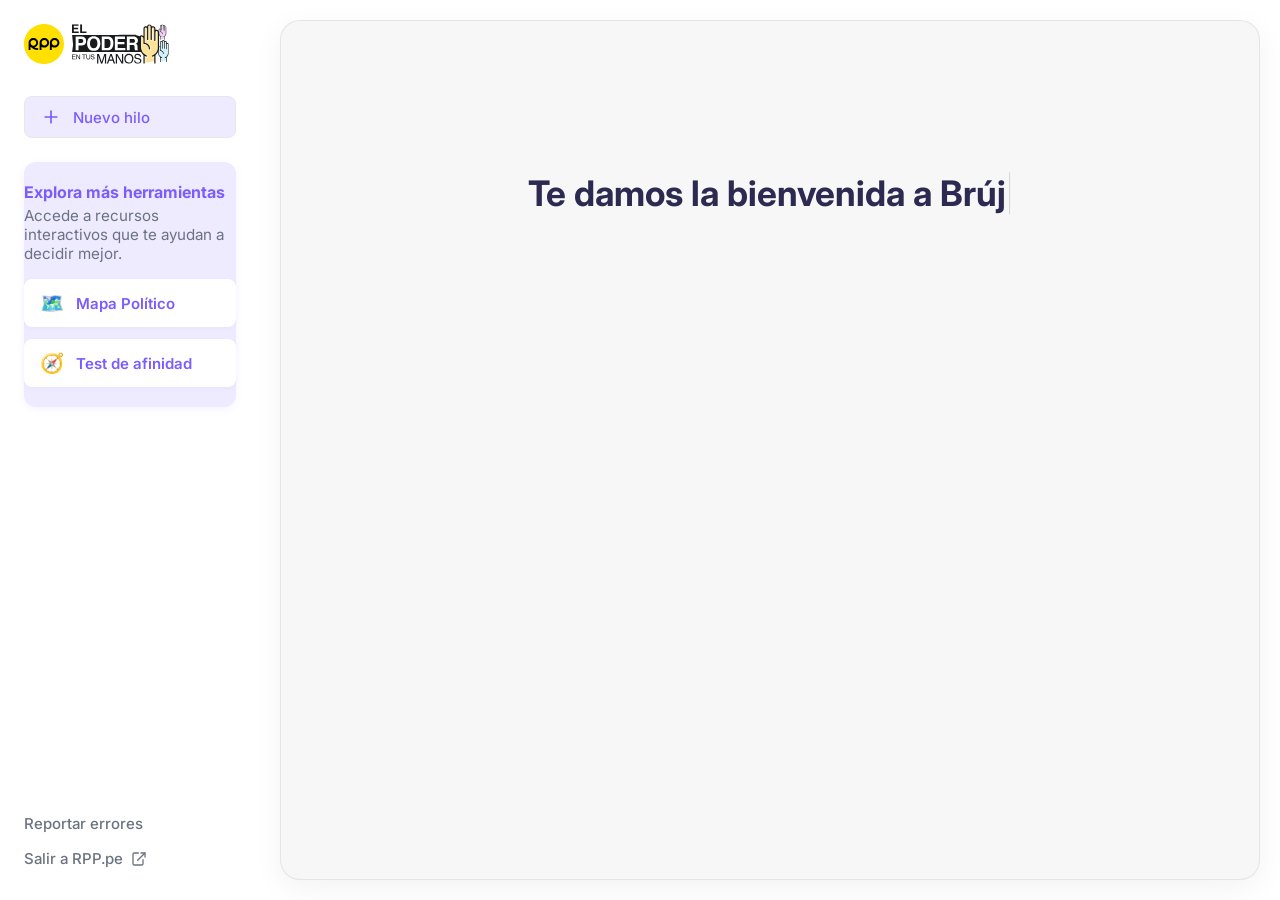
==== commit 887ba1fb: "Mejora la sección "Más" en la barra lateral con nuevos enlaces y descripciones para recursos interac" ====
--- a/index.html
+++ b/index.html
@@ -17,10 +17,19 @@
         <aside class="sidebar">
             <div class="sidebar-header"><img src="images/logo_rpp.svg" alt="Logo RPP" class="logo-rpp"> <img src="images/logo_elpoderentusmanos.svg" alt="El Poder en tus Manos" class="logo-epetm"></div>
             <nav class="sidebar-nav"><a href="#" id="new-thread-btn" class="nav-button nuevo-hilo"><svg xmlns="http://www.w3.org/2000/svg" width="20" height="20" viewBox="0 0 24 24" fill="none" stroke="currentColor" stroke-width="2" stroke-linecap="round" stroke-linejoin="round"><path d="M12 5v14"></path><path d="M5 12h14"></path></svg> Nuevo hilo </a></nav>
-            <div class="mas-section" style="padding: 20px 0;">
-                <p class="mas-title">Más:</p>
-                <a href="#" class="footer-link">Mapa Político</a>
-                <a href="#" class="footer-link">Test de afinidad</a>
+            <div class="mas-section" style="padding: 20px 0; background: var(--light-purple); border-radius: 12px; margin: 24px 0; box-shadow: 0 2px 8px rgba(122, 92, 255, 0.07);">
+                <p class="mas-title" style="font-size: 1rem; font-weight: 700; color: var(--primary-purple); margin-bottom: 4px;">Explora más herramientas</p>
+                <p class="mas-desc" style="font-size: 0.95rem; color: var(--text-light); margin-bottom: 16px;">Accede a recursos interactivos que te ayudan a decidir mejor.</p>
+                <div class="mas-links" style="display: flex; flex-direction: column; gap: 12px;">
+                    <a href="#" class="footer-link mas-card" style="display: flex; align-items: center; gap: 12px; background: #fff; border-radius: 8px; padding: 12px 16px; box-shadow: 0 1px 4px rgba(122, 92, 255, 0.05); transition: box-shadow 0.2s; text-decoration: none; color: var(--primary-purple); font-weight: 600;">
+                        <span class="mas-icon" aria-hidden="true" style="font-size: 1.3em;">🗺️</span>
+                        <span>Mapa Político</span>
+                    </a>
+                    <a href="#" class="footer-link mas-card" style="display: flex; align-items: center; gap: 12px; background: #fff; border-radius: 8px; padding: 12px 16px; box-shadow: 0 1px 4px rgba(122, 92, 255, 0.05); transition: box-shadow 0.2s; text-decoration: none; color: var(--primary-purple); font-weight: 600;">
+                        <span class="mas-icon" aria-hidden="true" style="font-size: 1.3em;">🧭</span>
+                        <span>Test de afinidad</span>
+                    </a>
+                </div>
             </div>
             <div class="sidebar-footer"><a href="#" class="footer-link report-error-link-mobile">Reportar errores</a>
                 <a href="#" class="footer-link exit-link"> Salir a RPP.pe <svg xmlns="http://www.w3.org/2000/svg" width="16" height="16" viewBox="0 0 24 24" fill="none" stroke="currentColor" stroke-width="2" stroke-linecap="round" stroke-linejoin="round"><path d="M18 13v6a2 2 0 0 1-2 2H5a2 2 0 0 1-2-2V5a2 2 0 0 1 2-2h6"></path><polyline points="15 3 21 3 21 9"></polyline><line x1="10" y1="14" x2="21" y2="3"></line></svg> </a>
@@ -44,30 +53,24 @@
             <main class="main-content">
                 <!-- VISTA INICIAL (BIENVENIDA) -->
                 <div id="welcome-view" class="chat-interface">
-                    <div class="welcome-center-group">
-                        <div class="logo-brujula fade-in-item"><img src="images/logo_brujula_electoral_ani.gif" alt="Logo Brújula Electoral"></div>
-                        <h1 id="welcome-heading">Te damos la bienvenida a Brújula Electoral,<br>Tu guía electoral para el 2026. Pregunta lo que necesites.</h1>
+                    <div class="logo-brujula fade-in-item"><img src="images/logo_brujula_electoral_ani.gif" alt="Logo Brújula Electoral"></div>
+                    <h1 id="welcome-heading">Te damos la bienvenida a Brújula Electoral,<br>Tu guía electoral para el 2026. Pregunta lo que necesites.</h1>
+                    <div class="search-container fade-in-item">
+                        <textarea id="prompt-textarea" placeholder="Pregunta cualquier tema" rows="1" aria-label="Pregunta cualquier tema"></textarea>
+                        <button class="send-button" aria-label="Enviar pregunta"><svg xmlns="http://www.w3.org/2000/svg" width="20" height="20" viewBox="0 0 24 24" fill="none" stroke="currentColor" stroke-width="3" stroke-linecap="round" stroke-linejoin="round"><path d="M12 19V5"/><path d="M5 12l7-7 7 7"/></svg></button>
                     </div>
-                    <div class="search-container-wrapper fade-in-item">
-                        <div class="search-container">
-                            <textarea id="prompt-textarea" placeholder="Pregunta cualquier tema" rows="1" aria-label="Pregunta cualquier tema"></textarea>
-                            <button class="send-button" aria-label="Enviar pregunta"><svg xmlns="http://www.w3.org/2000/svg" width="20" height="20" viewBox="0 0 24 24" fill="none" stroke="currentColor" stroke-width="3" stroke-linecap="round" stroke-linejoin="round"><path d="M12 19V5"/><path d="M5 12l7-7 7 7"/></svg></button>
-                        </div>
-                        <div class="rpp-disclaimer">
-                            <p>Con información verificada de RPP.</p>
-                            <svg xmlns="http://www.w3.org/2000/svg" width="16" height="16" fill="currentColor" viewBox="0 0 16 16"><path d="M16 8A8 8 0 1 1 0 8a8 8 0 0 1 16 0zM12.03 5.97a.75.75 0 0 0-1.08.022L7.477 9.417 5.384 7.323a.75.75 0 0 0-1.06 1.06L6.97 11.03a.75.75 0 0 0 1.079-.02l3.992-4.99a.75.75 0 0 0-.01-1.05z"/></svg>
-                        </div>
+                    <div class="rpp-disclaimer fade-in-item">
+                        <p>Con información verificada de RPP.</p>
+                        <svg xmlns="http://www.w3.org/2000/svg" width="16" height="16" fill="currentColor" viewBox="0 0 16 16"><path d="M16 8A8 8 0 1 1 0 8a8 8 0 0 1 16 0zM12.03 5.97a.75.75 0 0 0-1.08.022L7.477 9.417 5.384 7.323a.75.75 0 0 0-1.06 1.06L6.97 11.03a.75.75 0 0 0 1.079-.02l3.992-4.99a.75.75 0 0 0-.01-1.05z"/></svg>
                     </div>
-                    <div class="suggestions-wrapper fade-in-item">
-                        <p class="suggestion-title">O EMPIEZA CON ALGUNA DE ESTAS CONSULTAS:</p>
-                        <div class="suggestions-grid">
-                            <a href="#" class="suggestion-card" data-question="¿Cómo saber si soy miembro de mesa?"><span>¿Cómo saber si soy miembro de mesa?</span></a>
-                            <a href="#" class="suggestion-card" data-question="¿Mi DNI vencido es válido para votar?"><span>¿Mi DNI vencido es válido para votar?</span></a>
-                            <a href="#" class="suggestion-card" data-question="¿Cómo saber donde es mi local de votación?"><span>¿Cómo saber donde es mi local de votación?</span></a>
-                            <a href="#" class="suggestion-card" data-question="¿Qué pasa si mi voto es nulo o inválido?"><span>¿Qué pasa si mi voto es nulo o inválido?</span></a>
-                            <a href="#" class="suggestion-card" data-question="¿El voto en blanco influye en la segunda vuelta?"><span>¿El voto en blanco influye en la segunda vuelta?</span></a>
-                            <a href="#" class="suggestion-card" data-question="¿Cómo puedo verificar si un candidato tiene antecedentes penales?"><span>¿Cómo puedo verificar si un candidato tiene antecedentes penales?</span></a>
-                        </div>
+                    <p class="suggestion-title fade-in-item">O EMPIEZA CON ALGUNA DE ESTAS CONSULTAS:</p>
+                    <div class="suggestions-grid fade-in-item">
+                        <a href="#" class="suggestion-card" data-question="¿Cómo saber si soy miembro de mesa?"><span>¿Cómo saber si soy miembro de mesa?</span></a>
+                        <a href="#" class="suggestion-card" data-question="¿Mi DNI vencido es válido para votar?"><span>¿Mi DNI vencido es válido para votar?</span></a>
+                        <a href="#" class="suggestion-card" data-question="¿Cómo saber donde es mi local de votación?"><span>¿Cómo saber donde es mi local de votación?</span></a>
+                        <a href="#" class="suggestion-card" data-question="¿Qué pasa si mi voto es nulo o inválido?"><span>¿Qué pasa si mi voto es nulo o inválido?</span></a>
+                        <a href="#" class="suggestion-card" data-question="¿El voto en blanco influye en la segunda vuelta?"><span>¿El voto en blanco influye en la segunda vuelta?</span></a>
+                        <a href="#" class="suggestion-card" data-question="¿Cómo puedo verificar si un candidato tiene antecedentes penales?"><span>¿Cómo puedo verificar si un candidato tiene antecedentes penales?</span></a>
                     </div>
                     <div class="sponsor-section fade-in-item">
                         <p class="sponsor-text">Con el apoyo de:</p>
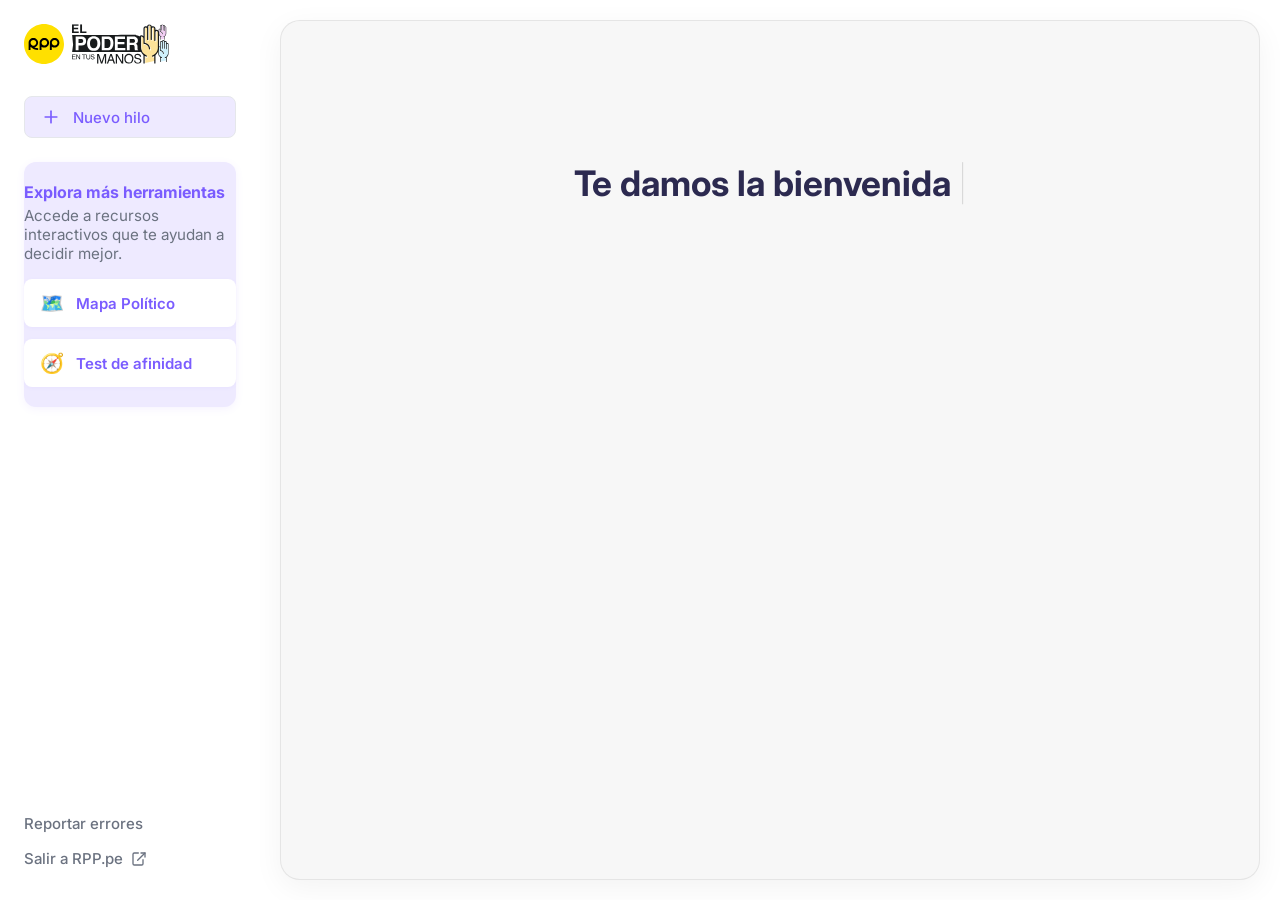
==== commit 1a7e4b04: "Refactor "Más" section in sidebar to improve readability and maintainability by removing inline styl" ====
--- a/index.html
+++ b/index.html
@@ -17,16 +17,16 @@
         <aside class="sidebar">
             <div class="sidebar-header"><img src="images/logo_rpp.svg" alt="Logo RPP" class="logo-rpp"> <img src="images/logo_elpoderentusmanos.svg" alt="El Poder en tus Manos" class="logo-epetm"></div>
             <nav class="sidebar-nav"><a href="#" id="new-thread-btn" class="nav-button nuevo-hilo"><svg xmlns="http://www.w3.org/2000/svg" width="20" height="20" viewBox="0 0 24 24" fill="none" stroke="currentColor" stroke-width="2" stroke-linecap="round" stroke-linejoin="round"><path d="M12 5v14"></path><path d="M5 12h14"></path></svg> Nuevo hilo </a></nav>
-            <div class="mas-section" style="padding: 20px 0; background: var(--light-purple); border-radius: 12px; margin: 24px 0; box-shadow: 0 2px 8px rgba(122, 92, 255, 0.07);">
-                <p class="mas-title" style="font-size: 1rem; font-weight: 700; color: var(--primary-purple); margin-bottom: 4px;">Explora más herramientas</p>
-                <p class="mas-desc" style="font-size: 0.95rem; color: var(--text-light); margin-bottom: 16px;">Accede a recursos interactivos que te ayudan a decidir mejor.</p>
-                <div class="mas-links" style="display: flex; flex-direction: column; gap: 12px;">
-                    <a href="#" class="footer-link mas-card" style="display: flex; align-items: center; gap: 12px; background: #fff; border-radius: 8px; padding: 12px 16px; box-shadow: 0 1px 4px rgba(122, 92, 255, 0.05); transition: box-shadow 0.2s; text-decoration: none; color: var(--primary-purple); font-weight: 600;">
-                        <span class="mas-icon" aria-hidden="true" style="font-size: 1.3em;">🗺️</span>
+            <div class="mas-section">
+                <p class="mas-title">Explora más herramientas</p>
+                <p class="mas-desc">Accede a recursos interactivos que te ayudan a decidir mejor.</p>
+                <div class="mas-links">
+                    <a href="#" class="footer-link mas-card">
+                        <span class="mas-icon" aria-hidden="true">🗺️</span>
                         <span>Mapa Político</span>
                     </a>
-                    <a href="#" class="footer-link mas-card" style="display: flex; align-items: center; gap: 12px; background: #fff; border-radius: 8px; padding: 12px 16px; box-shadow: 0 1px 4px rgba(122, 92, 255, 0.05); transition: box-shadow 0.2s; text-decoration: none; color: var(--primary-purple); font-weight: 600;">
-                        <span class="mas-icon" aria-hidden="true" style="font-size: 1.3em;">🧭</span>
+                    <a href="#" class="footer-link mas-card">
+                        <span class="mas-icon" aria-hidden="true">🧭</span>
                         <span>Test de afinidad</span>
                     </a>
                 </div>
--- a/css/style.css
+++ b/css/style.css
@@ -47,63 +47,18 @@
 .overlay{position:fixed;top:0;left:0;width:100%;height:100%;background-color:rgba(0,0,0,.5);z-index:999;opacity:0;visibility:hidden;transition:opacity .3s ease,visibility .3s ease}.overlay.visible{opacity:1;visibility:visible}.body-no-scroll{overflow:hidden}
 .main-content-wrapper { flex-grow: 1; display: flex; flex-direction: column; padding: 20px; max-height: 100vh; overflow: hidden; }
 .main-content { flex-grow: 1; display: flex; flex-direction: column; background-color: var(--chat-bg); border-radius: 20px; box-shadow: 0 8px 30px rgba(0,0,0,0.05); position: relative; overflow-y: auto; border: solid 1px #e1e1e1cc; }
-#welcome-view {
-    display: flex;
-    flex-direction: column;
-    justify-content: center; /* Center content vertically by default */
-    text-align: center;
-    height: 100%;
-    padding: 20px;
-    transition: justify-content 0.8s cubic-bezier(0.4, 0, 0.2, 1); /* Animate the alignment */
-}
-
-#welcome-view.animation-started {
-    justify-content: flex-start; /* Move content to the top */
-}
-
-.welcome-center-group {
-    /* This group will be animated upwards */
-    transition: margin-top 0.8s cubic-bezier(0.4, 0, 0.2, 1);
-}
-
-#welcome-view.animation-started .welcome-center-group {
-    margin-top: 5vh; /* Adjust this value for final top position */
-}
-
+#welcome-view { padding: 20px; text-align: center; }
 .logo-brujula img { opacity:.9; width:90px; height:90px; border-radius:22px; margin: 0 auto 24px; }
 h1#welcome-heading { color: #2c2a50; font-size: clamp(1.6rem, 4vw, 2.2rem); font-weight: 700; line-height: 1.4; margin-bottom: 32px; min-height: 120px; }
 h1#welcome-heading::after { content: '|'; animation: blink 1s step-end infinite; font-weight: 100; color: #ccc; }
 h1#welcome-heading.animation-complete::after { content: ''; }
-
-/* Fade-in items are now the containers that appear after the main animation */
-.fade-in-item {
-    opacity: 0;
-    transform: translateY(20px);
-    transition: opacity 0.6s ease, transform 0.6s ease;
-}
-
-/* The logo is part of the initial view, so it's always visible */
-.welcome-center-group .logo-brujula {
-    opacity: 1;
-    transform: translateY(0);
-}
-
-/* When animation starts, the rest of the items fade in with a delay */
-#welcome-view.animation-started .search-container-wrapper {
-    opacity: 1;
-    transform: translateY(0);
-    transition-delay: 0.2s;
-}
-#welcome-view.animation-started .suggestions-wrapper {
-    opacity: 1;
-    transform: translateY(0);
-    transition-delay: 0.3s;
-}
-#welcome-view.animation-started .sponsor-section {
-    opacity: 1;
-    transform: translateY(0);
-    transition-delay: 0.4s;
-}
+.fade-in-item { opacity: 0; transform: translateY(20px); transition: opacity 0.5s ease, transform 0.5s ease; }
+.fade-in-item.visible { opacity: 1; transform: translateY(0); }
+#welcome-view .logo-brujula { transition-delay: 0s; }
+#welcome-view .search-container-wrapper { transition-delay: 0.1s; }
+#welcome-view .rpp-disclaimer { transition-delay: 0.2s; }
+#welcome-view .suggestion-title { transition-delay: 0.3s; }
+#welcome-view .suggestions-grid { transition-delay: 0.4s; }
 .suggestion-title { font-size:.8rem; font-weight:600; color:var(--text-light); letter-spacing:.5px; margin:40px 0 20px; }
 .suggestions-grid { display: grid; gap: 16px; grid-template-columns: repeat(3, 1fr); max-width: 900px; margin: 0 auto; }
 .suggestion-card { display:flex; padding:16px; border:1px solid var(--border-color); border-radius:12px; font-weight:600; text-decoration:none; color:var(--text-dark); text-align:left; align-items:center; justify-content:space-between; box-shadow:var(--shadow); transition:var(--transition-fast); background-color: var(--content-bg); cursor: pointer; }
@@ -153,7 +108,7 @@
     gap: 12px;
     padding: 16px;
     border-radius: 12px;
-    background: var(--content-bg);
+    background: var(--bg-color);
     transition: all 0.3s ease;
     opacity: 1;
 }
@@ -330,6 +285,64 @@
     opacity: 0.8;
 }
 
+/* --- MAS SECTION (Recursos Interactivos) --- */
+.mas-section {
+    padding: 20px 0;
+    background: var(--light-purple);
+    border-radius: 12px;
+    margin: 24px 0;
+    box-shadow: 0 2px 8px rgba(122, 92, 255, 0.07);
+}
+.mas-title {
+    font-size: 1rem;
+    font-weight: 700;
+    color: var(--primary-purple);
+    margin-bottom: 4px;
+}
+.mas-desc {
+    font-size: 0.95rem;
+    color: var(--text-light);
+    margin-bottom: 16px;
+}
+.mas-links {
+    display: flex;
+    flex-direction: column;
+    gap: 12px;
+}
+.mas-card {
+    display: flex;
+    align-items: center;
+    gap: 12px;
+    background: #fff;
+    border-radius: 8px;
+    padding: 12px 16px;
+    box-shadow: 0 1px 4px rgba(122, 92, 255, 0.05);
+    transition: box-shadow 0.2s;
+    text-decoration: none;
+    color: var(--primary-purple);
+    font-weight: 600;
+}
+.mas-card:hover {
+    box-shadow: 0 4px 12px rgba(122, 92, 255, 0.12);
+    background: var(--light-purple);
+    color: var(--primary-purple-dark);
+}
+.mas-icon {
+    font-size: 1.3em;
+    display: flex;
+    align-items: center;
+}
+@media (max-width: 768px) {
+    .mas-section {
+        margin: 16px 0;
+        padding: 16px 0;
+    }
+    .mas-card {
+        padding: 10px 12px;
+        font-size: 0.98em;
+    }
+}
+
 /* === Table Enhancements === */
 .responsive-table {
     border-radius: 12px;
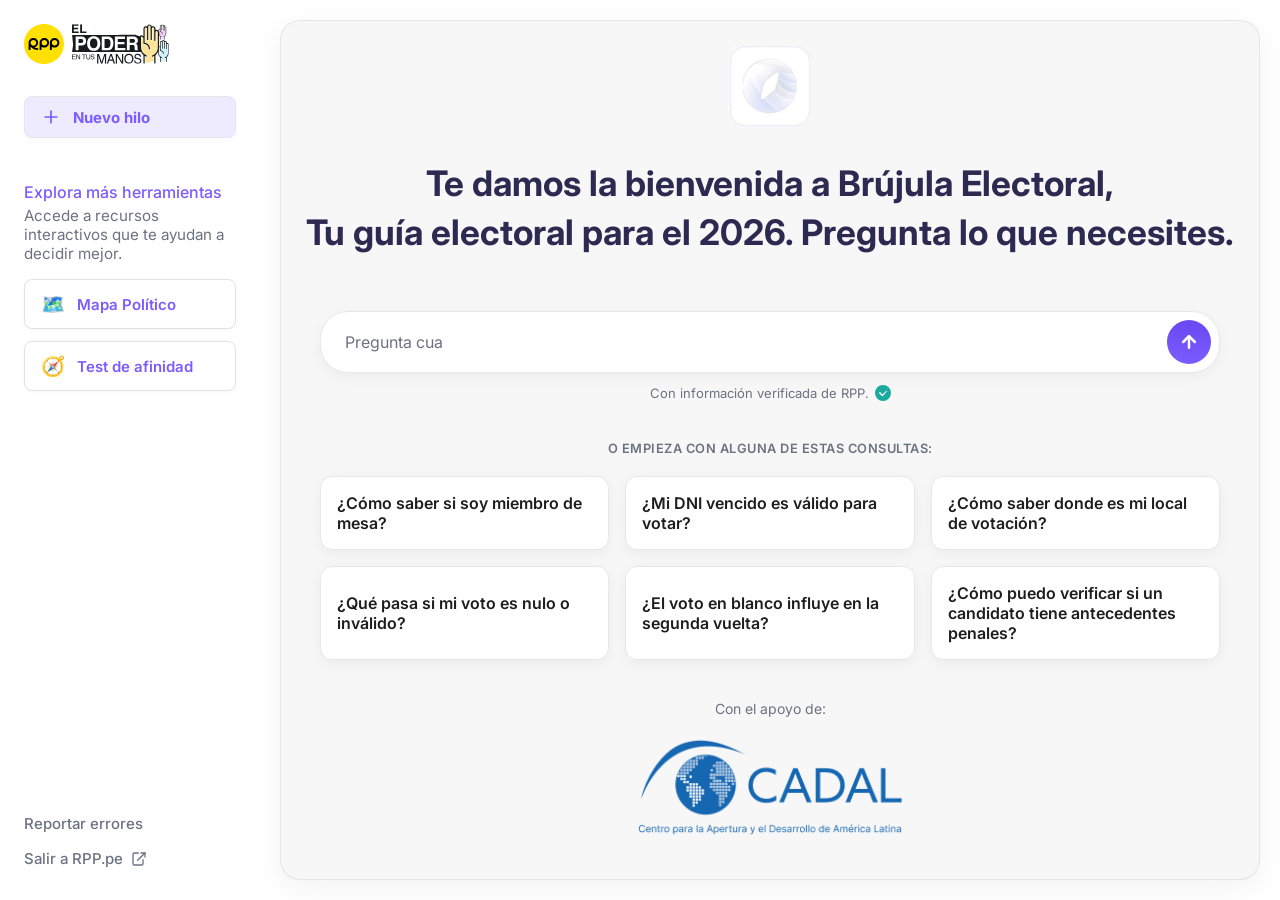
==== commit 691585cf: "Depouración de placeholder rotativo" ====
--- a/index.html
+++ b/index.html
@@ -5,7 +5,7 @@
     <meta name="viewport" content="width=device-width, initial-scale=1.0">
     <title>Brújula Electoral - Tu Guía Electoral para el 2026 | RPP</title>
     <meta name="description" content="Resuelve todas tus inquietudes sobre el proceso electoral del 2026 en Perú con Brújula Electoral, el asistente virtual con información verificada de RPP.">
-    <link rel="stylesheet" href="css//style.css">
+    <link rel="stylesheet" href="css/style.css">
     <link rel="preconnect" href="https://fonts.googleapis.com">
     <link rel="preconnect" href="https://fonts.gstatic.com" crossorigin>
     <link href="https://fonts.googleapis.com/css2?family=Inter:wght@400;500;600;700&display=swap" rel="stylesheet">
@@ -99,6 +99,6 @@
     </div>
 
     <div class="overlay"></div>
-    <script src="js/script.js"></script>
+    <script src="js/script.js" defer></script>
 </body>
 </html>
--- a/css/style.css
+++ b/css/style.css
@@ -43,26 +43,26 @@
 }
 
 /* --- Sidebar, Header, etc. --- */
-.sidebar{width:260px;background-color:var(--card-bg);padding:24px;display:flex;flex-direction:column;transition:var(--transition-fast)}.sidebar-header{display:flex;align-items:center;gap:8px;margin-bottom:32px}.logo-rpp{height:40px}.logo-epetm{height:40px}.sidebar-nav{display:flex;flex-direction:column;gap:12px}.nav-button{display:flex;align-items:center;gap:12px;padding:10px 16px;border-radius:8px;text-decoration:none;font-weight:500;font-size:15px;transition:var(--transition-fast)}.nav-button.nuevo-hilo{background-color:var(--light-purple);color:var(--primary-purple);border:1px solid var(--border-color)}.nav-button.iniciar-sesion{background-color:transparent;color:var(--text-dark);border:1px solid transparent}.sidebar-footer{margin-top:auto}.mas-title{font-size:14px;font-weight:600;color:var(--text-light);margin-bottom:12px}.footer-link{display:flex;align-items:center;gap:8px;text-decoration:none;color:var(--text-light);padding:8px 0;font-size:15px;font-weight:500;transition:color .2s ease}.mobile-header{display:none}
+.sidebar{width:260px;background-color:var(--card-bg);padding:24px;display:flex;flex-direction:column;transition:var(--transition-fast)}.sidebar-header{display:flex;align-items:center;gap:8px;margin-bottom:32px}.logo-rpp{height:40px}.logo-epetm{height:40px}.sidebar-nav{display:flex;flex-direction:column;gap:12px}.nav-button{display:flex;align-items:center;gap:12px;padding:10px 16px;border-radius:8px;text-decoration:none;font-weight:bold;font-size:15px;transition:var(--transition-fast)}.nav-button.nuevo-hilo{background-color:var(--light-purple);color:var(--primary-purple);border:1px solid var(--border-color);box-shadow:0 2px 8px rgba(122, 92, 255, 0.04);transition:var(--transition-fast),box-shadow .2s}.nav-button.nuevo-hilo:hover{background-color:var(--primary-purple);color:#fff;box-shadow:0 4px 16px rgba(122, 92, 255, 0.12);border-color:var(--primary-purple);transform:translateY(-2px) scale(1.04)}.nav-button.nuevo-hilo:active{background-color:var(--primary-purple-dark);color:#fff;box-shadow:0 2px 4px rgba(122, 92, 255, 0.1);border-color:var(--primary-purple-dark);transform:translateY(1px) scale(0.98)}.nav-button.iniciar-sesion{background-color:transparent;color:var(--text-dark);border:1px solid transparent}.sidebar-footer{margin-top:auto}.mas-title{font-size:14px;font-weight:600;color:var(--text-light);margin-bottom:12px}.footer-link{display:flex;align-items:center;gap:8px;text-decoration:none;color:var(--text-light);padding:8px 0;font-size:15px;font-weight:500;transition:color .2s ease}.mobile-header{display:none}
 .overlay{position:fixed;top:0;left:0;width:100%;height:100%;background-color:rgba(0,0,0,.5);z-index:999;opacity:0;visibility:hidden;transition:opacity .3s ease,visibility .3s ease}.overlay.visible{opacity:1;visibility:visible}.body-no-scroll{overflow:hidden}
 .main-content-wrapper { flex-grow: 1; display: flex; flex-direction: column; padding: 20px; max-height: 100vh; overflow: hidden; }
-.main-content { flex-grow: 1; display: flex; flex-direction: column; background-color: var(--chat-bg); border-radius: 20px; box-shadow: 0 8px 30px rgba(0,0,0,0.05); position: relative; overflow-y: auto; border: solid 1px #e1e1e1cc; }
+.main-content { flex-grow: 1; display: flex; flex-direction: column; background-color: var(--chat-bg); border-radius: 20px; box-shadow: 0 8px 30px rgba(0,0,0,0.05); position: relative; overflow-y: auto; border: solid 1px #e1e1e1cc; scroll-behavior: smooth; }
 #welcome-view { padding: 20px; text-align: center; }
 .logo-brujula img { opacity:.9; width:90px; height:90px; border-radius:22px; margin: 0 auto 24px; }
-h1#welcome-heading { color: #2c2a50; font-size: clamp(1.6rem, 4vw, 2.2rem); font-weight: 700; line-height: 1.4; margin-bottom: 32px; min-height: 120px; }
-h1#welcome-heading::after { content: '|'; animation: blink 1s step-end infinite; font-weight: 100; color: #ccc; }
-h1#welcome-heading.animation-complete::after { content: ''; }
-.fade-in-item { opacity: 0; transform: translateY(20px); transition: opacity 0.5s ease, transform 0.5s ease; }
+h1#welcome-heading { color: #2c2a50; font-size: clamp(1.6rem, 4vw, 2.2rem); font-weight: 700; line-height: 1.4; margin-bottom: 32px; min-height: 120px; opacity: 0; transform: translateY(20px); transition: opacity 0.5s ease, transform 0.5s ease; will-change: opacity, transform; }
+#welcome-view h1#welcome-heading.visible { opacity: 1; transform: translateY(0); }
+.fade-in-item { opacity: 0; transform: translateY(20px); transition: opacity 0.5s ease, transform 0.5s ease; will-change: opacity, transform; }
 .fade-in-item.visible { opacity: 1; transform: translateY(0); }
 #welcome-view .logo-brujula { transition-delay: 0s; }
-#welcome-view .search-container-wrapper { transition-delay: 0.1s; }
-#welcome-view .rpp-disclaimer { transition-delay: 0.2s; }
-#welcome-view .suggestion-title { transition-delay: 0.3s; }
-#welcome-view .suggestions-grid { transition-delay: 0.4s; }
+#welcome-view h1#welcome-heading { transition-delay: 0.1s; }
+#welcome-view .search-container-wrapper { transition-delay: 0.3s; }
+#welcome-view .rpp-disclaimer { transition-delay: 0.5s; }
+#welcome-view .suggestion-title { transition-delay: 0.7s; }
+#welcome-view .suggestions-grid { transition-delay: 0.9s; }
 .suggestion-title { font-size:.8rem; font-weight:600; color:var(--text-light); letter-spacing:.5px; margin:40px 0 20px; }
 .suggestions-grid { display: grid; gap: 16px; grid-template-columns: repeat(3, 1fr); max-width: 900px; margin: 0 auto; }
 .suggestion-card { display:flex; padding:16px; border:1px solid var(--border-color); border-radius:12px; font-weight:600; text-decoration:none; color:var(--text-dark); text-align:left; align-items:center; justify-content:space-between; box-shadow:var(--shadow); transition:var(--transition-fast); background-color: var(--content-bg); cursor: pointer; }
-.suggestion-card:hover { transform: translateY(-5px); box-shadow: var(--shadow-hover); border-color: #d1c4ff; }
+.suggestion-card:hover { transform: translateY(-5px); box-shadow: var(--shadow-hover); border-color: #d1c4ff; will-change: transform, box-shadow; }
 .suggestion-card span { flex-grow: 1; padding-right: 8px; }
 
 /* --- Componente de Búsqueda y Disclaimer --- */
@@ -73,7 +73,7 @@
 .search-container textarea:focus { outline: none; }
 .search-container textarea::placeholder { color: var(--text-light); }
 .send-button { flex-shrink: 0; align-self: flex-end; width: 44px; height: 44px; border:none; border-radius:50%; color:#fff; cursor:pointer; display:flex; align-items:center; justify-content:center; background-image:linear-gradient(to top,var(--primary-purple),var(--primary-purple-dark)); transition:var(--transition-fast) }
-.send-button:hover { transform: scale(1.08); box-shadow: 0 4px 15px rgba(106,72,242,.4); }
+.send-button:hover { transform: scale(1.08); box-shadow: 0 4px 15px rgba(106,72,242,.4); will-change: transform, box-shadow; }
 #autocomplete-results { position: absolute; background: #fff; border: 1px solid var(--border-color); border-top: none; border-radius: 0 0 16px 16px; width: 100%; top: 95%; left: 0; z-index: 10; box-shadow: var(--shadow); }
 .autocomplete-item { padding: 12px 24px; text-align: left; cursor: pointer; }
 .autocomplete-item:hover { background-color: #f9fafb; }
@@ -107,8 +107,6 @@
     align-items: center;
     gap: 12px;
     padding: 16px;
-    border-radius: 12px;
-    background: var(--bg-color);
     transition: all 0.3s ease;
     opacity: 1;
 }
@@ -119,6 +117,7 @@
     padding: 16px 20px;
     transform: scale(1.05);
     box-shadow: 0 4px 15px rgba(0, 42, 141, 0.2);
+    border-radius: 12px;
     font-weight: 600;
     animation: fadeInScale 0.3s ease-out;
 }
@@ -235,7 +234,7 @@
     .mobile-header{position:sticky;top:0;z-index:999;display:flex;padding:12px 16px;border-bottom:1px solid rgba(229,231,255,.5);align-items:center;justify-content:flex-start;gap:16px;background-color:rgba(255,255,255,.8);backdrop-filter:blur(10px);-webkit-backdrop-filter:blur(10px)}
     .nuevo-hilo-compact{margin-left:auto;padding:8px;border-radius:50%;border: 1px solid var(--border-color);background-color:var(--light-purple);color:var(--primary-purple)}
     .main-content-wrapper{padding:0;overflow:visible;max-height:none}
-    .main-content{z-index:1;padding:0;border:none;margin-top:0;box-shadow:none;border-radius:0}
+    .main-content{z-index:1;padding:0;border:none;margin-top:0;box-shadow:none;border-radius:0;scroll-behavior:smooth}
     #welcome-view{padding:16px}
     .search-container-wrapper{max-width:100%}
     .chat-log{padding:16px 16px 140px}
@@ -288,14 +287,11 @@
 /* --- MAS SECTION (Recursos Interactivos) --- */
 .mas-section {
     padding: 20px 0;
-    background: var(--light-purple);
-    border-radius: 12px;
     margin: 24px 0;
-    box-shadow: 0 2px 8px rgba(122, 92, 255, 0.07);
 }
 .mas-title {
     font-size: 1rem;
-    font-weight: 700;
+    font-weight: 500;
     color: var(--primary-purple);
     margin-bottom: 4px;
 }
@@ -321,6 +317,7 @@
     text-decoration: none;
     color: var(--primary-purple);
     font-weight: 600;
+    border: 1px solid #e2e2e2;
 }
 .mas-card:hover {
     box-shadow: 0 4px 12px rgba(122, 92, 255, 0.12);
@@ -437,6 +434,7 @@
 .sponsored-content-card:hover {
     transform: translateY(-5px);
     box-shadow: var(--shadow-hover);
+    will-change: transform, box-shadow;
 }
 
 .sponsored-content-card .sponsor-logo-container {
@@ -482,6 +480,7 @@
 .sponsor-cta-button:hover {
     transform: translateY(-2px);
     box-shadow: 0 4px 15px rgba(106, 72, 242, 0.4); /* Sombra del botón nativo */
+    will-change: transform, box-shadow;
 }
 
 .responsive-table,
@@ -502,8 +501,6 @@
     align-items: center;
     gap: 12px;
     padding: 16px;
-    border-radius: 12px;
-    background: var(--bg-color);
     transition: all 0.3s ease;
     opacity: 1;
 }
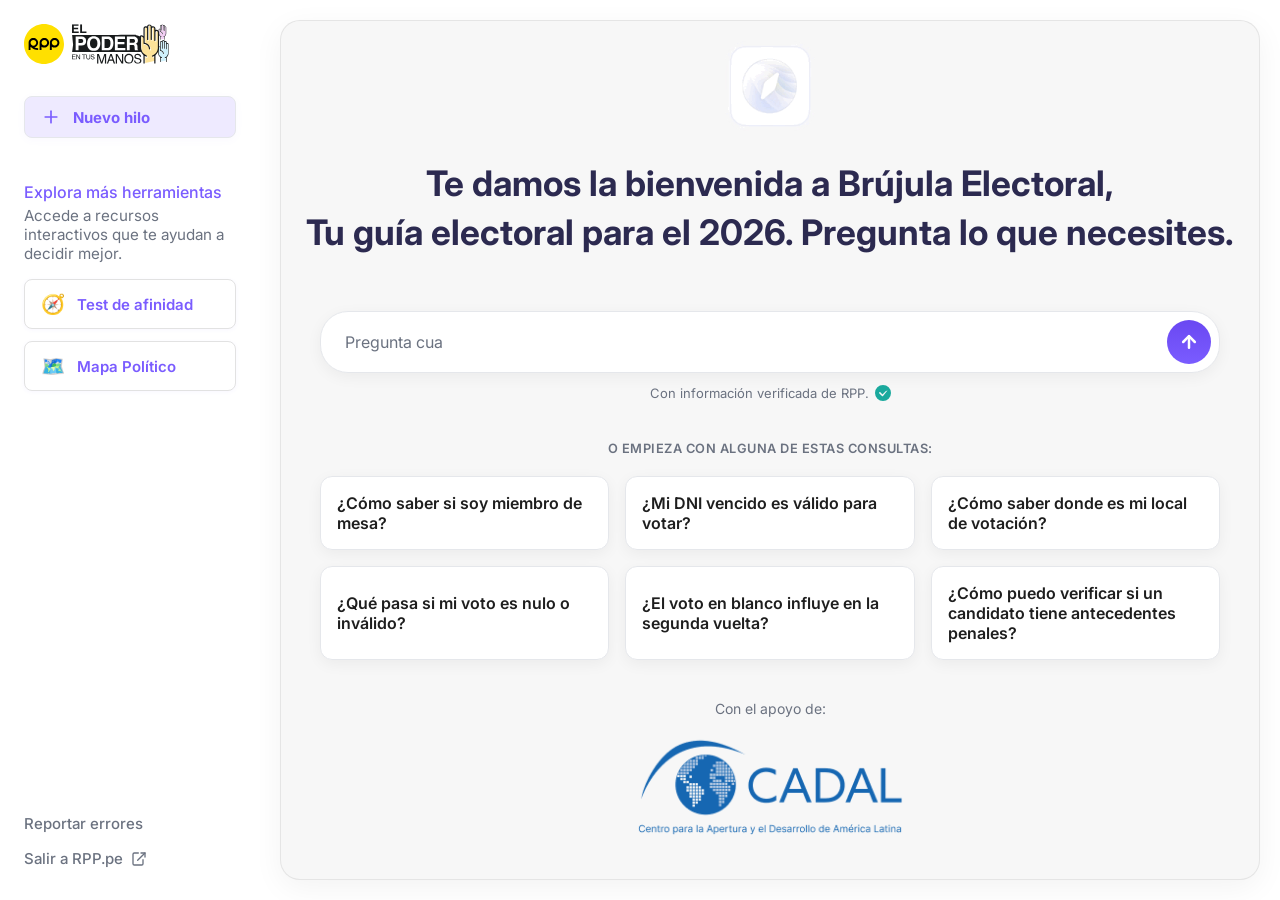
==== commit 5c158072: "Enlace a test de afinidad" ====
--- a/index.html
+++ b/index.html
@@ -21,13 +21,13 @@
                 <p class="mas-title">Explora más herramientas</p>
                 <p class="mas-desc">Accede a recursos interactivos que te ayudan a decidir mejor.</p>
                 <div class="mas-links">
+                    <a href="https://testdeafinidad.netlify.app/" class="footer-link mas-card">
+                        <span class="mas-icon" aria-hidden="true">🧭</span>
+                        <span>Test de afinidad</span>
+                    </a>
                     <a href="#" class="footer-link mas-card">
                         <span class="mas-icon" aria-hidden="true">🗺️</span>
                         <span>Mapa Político</span>
-                    </a>
-                    <a href="#" class="footer-link mas-card">
-                        <span class="mas-icon" aria-hidden="true">🧭</span>
-                        <span>Test de afinidad</span>
                     </a>
                 </div>
             </div>
